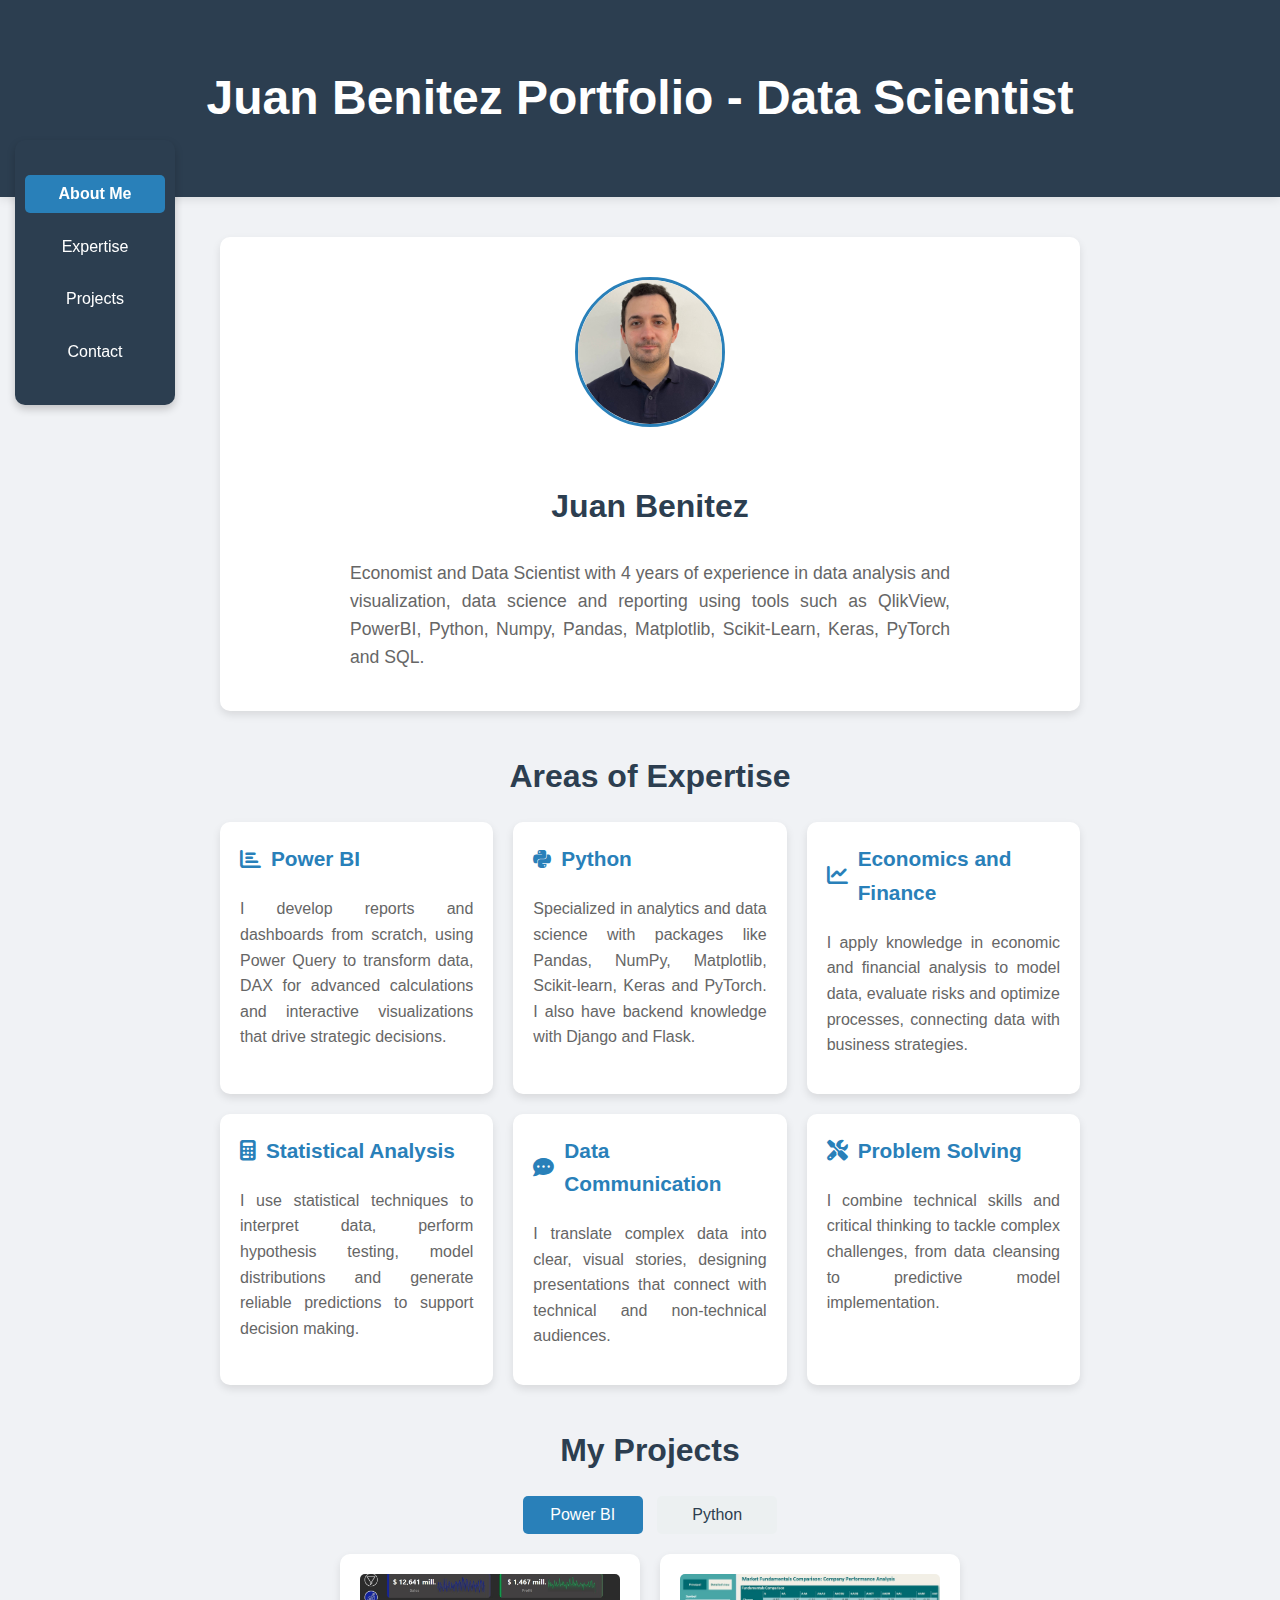
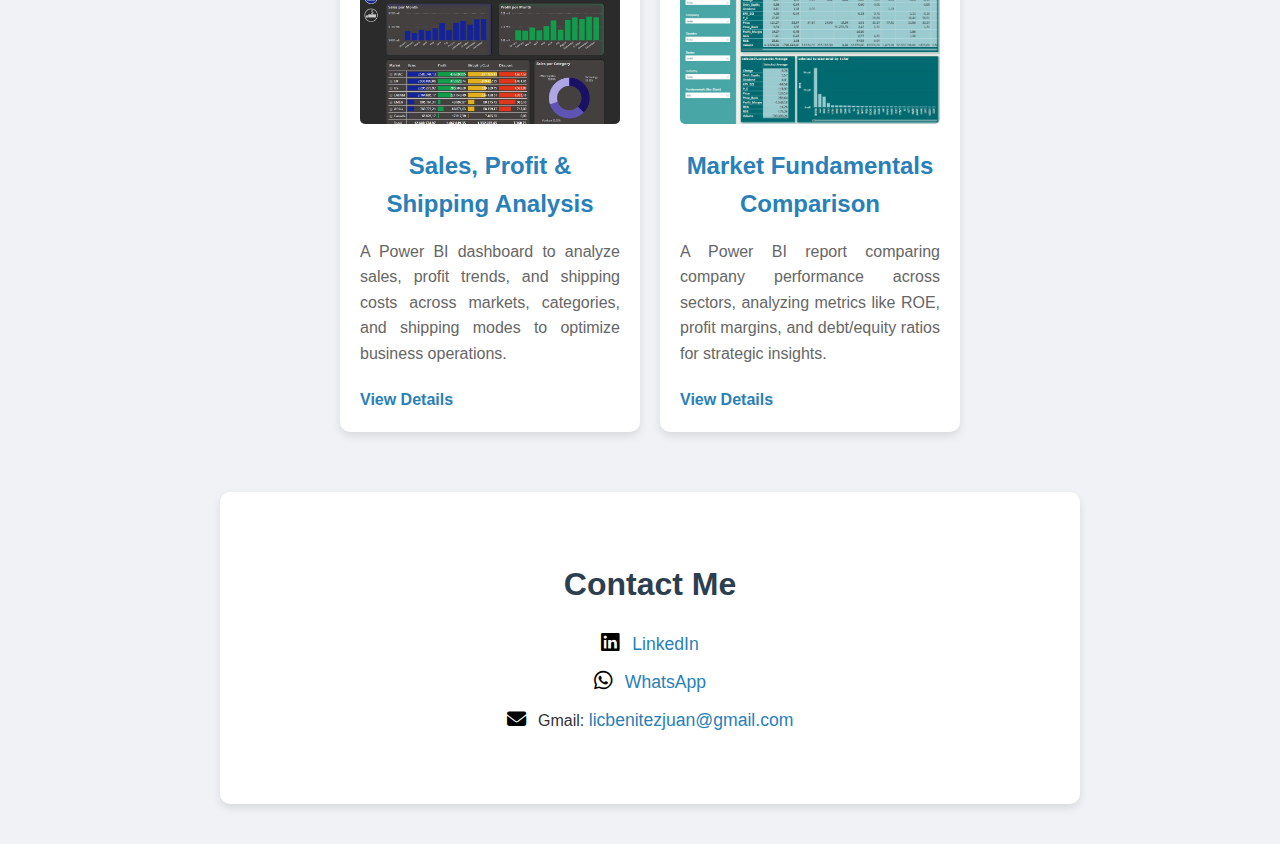
==== index.html @ 7c97e66c "Add files via upload" ====
<!DOCTYPE html>
<html lang="en">
<head>
    <meta charset="UTF-8">
    <title>Juan Benitez Portfolio - Data Scientist</title>
    <link rel="stylesheet" href="css/styles.css">
    <!-- Añadir Font Awesome para íconos -->
    <link rel="stylesheet" href="https://cdnjs.cloudflare.com/ajax/libs/font-awesome/6.5.1/css/all.min.css">
</head>
<body>
    <nav class="sidebar">
        <ul>
            <li><a href="#about" class="nav-link active">About Me</a></li>
            <li><a href="#expertise" class="nav-link">Expertise</a></li>
            <li><a href="#projects" class="nav-link">Projects</a></li>
            <li><a href="#contact" class="nav-link">Contact</a></li>
        </ul>
    </nav>
    <header>
        <div class="header-content">
            <h1>Juan Benitez Portfolio - Data Scientist</h1>
        </div>
    </header>
    <main>
        <!-- Sección Acerca de Mí -->
        <section class="about" id="about">
            <img src="images/foto-perfil.jpg" alt="My Photo" class="profile-pic">
            <h2>Juan Benitez</h2>
            <p>Economist and Data Scientist with 4 years of experience in data analysis and visualization, data science and reporting using tools such as QlikView, PowerBI, Python, Numpy, Pandas, Matplotlib, Scikit-Learn, Keras, PyTorch and SQL.</p>
        </section>
        
        <!-- Sección Áreas de Expertise -->
        <section class="expertise" id="expertise">
            <h2>Areas of Expertise</h2>
            <div class="expertise-grid">
                <div class="expertise-item">
                    <h3><i class="fas fa-chart-bar"></i> Power BI</h3>
                    <p>I develop reports and dashboards from scratch, using Power Query to transform data, DAX for advanced calculations and interactive visualizations that drive strategic decisions.</p>
                </div>
                <div class="expertise-item">
                    <h3><i class="fab fa-python"></i> Python</h3>
                    <p>Specialized in analytics and data science with packages like Pandas, NumPy, Matplotlib, Scikit-learn, Keras and PyTorch. I also have backend knowledge with Django and Flask.</p>
                </div>
                <div class="expertise-item">
                    <h3><i class="fas fa-chart-line"></i> Economics and Finance</h3>
                    <p>I apply knowledge in economic and financial analysis to model data, evaluate risks and optimize processes, connecting data with business strategies.</p>
                </div>
                <div class="expertise-item">
                    <h3><i class="fas fa-calculator"></i> Statistical Analysis</h3>
                    <p>I use statistical techniques to interpret data, perform hypothesis testing, model distributions and generate reliable predictions to support decision making.</p>
                </div>
                <div class="expertise-item">
                    <h3><i class="fas fa-comment-dots"></i> Data Communication</h3>
                    <p>I translate complex data into clear, visual stories, designing presentations that connect with technical and non-technical audiences.</p>
                </div>
                <div class="expertise-item">
                    <h3><i class="fas fa-tools"></i> Problem Solving</h3>
                    <p>I combine technical skills and critical thinking to tackle complex challenges, from data cleansing to predictive model implementation.</p>
                </div>
            </div>
        </section>
        
        <!-- Sección Proyectos -->
        <section class="projects-section" id="projects">
            <h2>My Projects</h2>
            <div class="filter-buttons">
                <button id="powerbi-btn" onclick="filterProjects('powerbi')" class="active">Power BI</button>
                <button id="python-btn" onclick="filterProjects('python')">Python</button>
            </div>
            <div class="projects">
                <div class="project-card" data-category="powerbi">
                    <img src="images/proyecto_superstore.jpg" alt="Sales, Profit & Shipping Analysis Thumbnail" class="project-thumb">
                    <h2>Sales, Profit & Shipping Analysis</h2>
                    <p>A Power BI dashboard to analyze sales, profit trends, and shipping costs across markets, categories, and shipping modes to optimize business operations.</p>
                    <a href="sales-profit-shipping-analysis.html">View Details</a>
                </div>
                <div class="project-card" data-category="powerbi">
                    <img src="images/proyecto_fundamentals.jpg" alt="Market Fundamentals Comparison Thumbnail" class="project-thumb">
                    <h2>Market Fundamentals Comparison</h2>
                    <p>A Power BI report comparing company performance across sectors, analyzing metrics like ROE, profit margins, and debt/equity ratios for strategic insights.</p>
                    <a href="market-fundamentals-analysis.html">View Details</a>
                </div>
                <div class="project-card" data-category="python">
                    <img src="images/inference_linear_model/3.jpg" alt="Asymptotic Inference Analysis" class="project-thumb">
                    <h2>Asymptotic Inference Analysis</h2>
                    <p>A Python-based simulation study to analyze asymptotic inference in linear regression without assuming error normality, comparing test sizes and coefficient convergence across diverse error distributions to enhance statistical modeling accuracy.</p>
                    <a href="inference-in-the-linear-regression.html">View Details</a>
                </div>
                <div class="project-card" data-category="python">
                    <img src="images/fgls_model/miniatura.jpg" alt="Finite Sample Properties of the FGLS Estimator" class="project-thumb">
                    <h2>Finite Sample Properties of the FGLS Estimator</h2>
                    <p>This section presents an analysis of the finite sample behavior of the Feasible Generalized Least Squares (FGLS) estimator. Explore its performance under various sample sizes, model configurations, and heteroskedasticity structures.</p>
                    <a href="fgls-estimation.html">View Details</a>
                </div>
                <div class="project-card" data-category="python">
                    <img src="images/white_matrix/miniatura.jpg" alt="White's Correction Matrix" class="project-thumb">
                    <h2>White's Correction Matrix</h2>
                    <p>This section examines the White correction method, which adjusts the variance and covariance matrix of coefficients estimated via ordinary least squares in finite samples. The approach corrects for heteroscedasticity in linear models, ensuring robust standard errors and more reliable statistical inferences.</p>
                    <a href="white-correction-matrix.html">View Details</a>
                </div>
            </div>
        </section>

        <!-- Sección Contacto -->
        <section class="contact" id="contact">
            <h2>Contact Me</h2>
            <div class="contact-links">
                <p>
                    <a href="https://www.linkedin.com/in/benitez-juan-pablo/" target="_blank">
                        <i class="fab fa-linkedin"></i> LinkedIn
                    </a>
                </p>
                <p>
                    <a href="https://wa.me/5493758415985" target="_blank">
                        <i class="fab fa-whatsapp"></i> WhatsApp
                    </a>
                </p>
                <p>
                    <i class="fas fa-envelope"></i> Gmail: <span class="contact-email">licbenitezjuan@gmail.com</span>
                </p>
            </div>
        </section>
    </main>
    <script>
        function filterProjects(category) {
            const cards = document.querySelectorAll('.project-card');
            const powerbiBtn = document.querySelector('#powerbi-btn');
            const pythonBtn = document.querySelector('#python-btn');
            
            // Remover la clase 'active' de ambos botones
            powerbiBtn.classList.remove('active');
            pythonBtn.classList.remove('active');
            
            // Añadir la clase 'active' al botón correspondiente
            if (category === 'powerbi') {
                powerbiBtn.classList.add('active');
            } else if (category === 'python') {
                pythonBtn.classList.add('active');
            }
            
            // Mostrar u ocultar tarjetas según la categoría seleccionada
            cards.forEach(card => {
                if (card.getAttribute('data-category') === category) {
                    card.style.display = 'block';
                } else {
                    card.style.display = 'none';
                }
            });
        }

        // Mostrar los proyectos de Power BI por defecto al cargar la página
        document.addEventListener('DOMContentLoaded', () => {
        filterProjects('powerbi');
        
        // Smooth scroll para los links de navegación
        const navLinks = document.querySelectorAll('.nav-link');
        navLinks.forEach(link => {
            link.addEventListener('click', (e) => {
                e.preventDefault();
                const targetId = link.getAttribute('href');
                const targetSection = document.querySelector(targetId);
                targetSection.scrollIntoView({ behavior: 'smooth' });
            });
        });

        // Resaltar link activo al hacer scroll
        window.addEventListener('scroll', () => {
            const sections = document.querySelectorAll('section');
            const navLinks = document.querySelectorAll('.nav-link');
            const scrollPosition = window.scrollY + window.innerHeight / 2; // Usamos la mitad de la ventana
            const documentHeight = document.documentElement.scrollHeight;
            const windowHeight = window.innerHeight;

            // Si estamos cerca del final de la página, activar Contact
            if (window.scrollY + windowHeight >= documentHeight - 50) { // 50px de tolerancia
                navLinks.forEach(link => {
                    link.classList.remove('active');
                    if (link.getAttribute('href') === '#contact') {
                        link.classList.add('active');
                    }
                });
                return;
            }

            // Lógica para las otras secciones
            sections.forEach(section => {
                const sectionTop = section.offsetTop;
                const sectionHeight = section.offsetHeight;
                const sectionId = section.getAttribute('id');

                if (scrollPosition >= sectionTop && scrollPosition < sectionTop + sectionHeight) {
                    navLinks.forEach(link => {
                        link.classList.remove('active');
                        if (link.getAttribute('href') === `#${sectionId}`) {
                            link.classList.add('active');
                        }
                    });
                }
            });
        });
    });
</script>
</body>
</html>
---- css/styles.css ----
* {
    box-sizing: border-box;
}

body {
    font-family: 'Segoe UI', Arial, sans-serif;
    margin: 0;
    padding: 0;
    background-color: #f0f2f5;
    color: #333;
    line-height: 1.6;
    overflow-x: hidden;
}

header {
    background-color: #2c3e50;
    color: white;
    padding: 60px 20px;
    text-align: center;
    box-shadow: 0 2px 10px rgba(0, 0, 0, 0.1);
    width: 100%;
    position: relative;
    overflow-x: hidden;
}

.header-content {
    max-width: 100%;
    margin: 0 auto;
    text-align: center;
    padding: 0;
}

header h1 {
    font-family: 'Segoe UI', Arial, sans-serif;
    color: white;
    margin: 0;
    font-size: 3em;
    white-space: nowrap;
}

.header-content p {
    font-family: 'Segoe UI', Arial, sans-serif;
    color: #bdc3c7;
    font-size: 1.2em;
}

main {
    max-width: 1000px; /* Restaurado al valor original */
    margin: 40px auto;
    padding: 0 20px;
    margin-left: 250px; /* Ajustado para el sidebar */
    margin-right: 20px;
}

/* Sección Acerca de Mí */
.about {
    text-align: center;
    padding: 40px 20px;
    background-color: white;
    border-radius: 10px;
    box-shadow: 0 4px 8px rgba(0, 0, 0, 0.1);
    margin-bottom: 40px;
}

.profile-pic {
    width: 150px;
    height: 150px;
    border-radius: 50%;
    object-fit: cover;
    margin-bottom: 20px;
    border: 3px solid #2980b9;
}

.about h2 {
    font-family: 'Segoe UI', Arial, sans-serif;
    color: #2c3e50;
    font-size: 2em;
}

.about p {
    font-family: 'Segoe UI', Arial, sans-serif;
    color: #666;
    max-width: 600px;
    margin: 0 auto;
    font-size: 1.1em;
    text-align: justify;
}

/* Sección Áreas de Expertise */
.expertise {
    margin-bottom: 40px;
}

.expertise h2 {
    font-family: 'Segoe UI', Arial, sans-serif;
    color: #2c3e50;
    text-align: center;
    font-size: 2em;
    margin-bottom: 20px;
}

.expertise-grid {
    display: grid;
    grid-template-columns: repeat(3, 1fr); /* Forzamos 3 columnas por fila */
    gap: 20px;
    width: 100%;
}

.expertise-item {
    background-color: white;
    padding: 20px;
    border-radius: 10px;
    box-shadow: 0 4px 8px rgba(0, 0, 0, 0.1);
    transition: transform 0.2s ease;
}

.expertise-item:hover {
    transform: translateY(-5px);
}

.expertise-item h3 {
    font-family: 'Segoe UI', Arial, sans-serif;
    color: #2980b9;
    font-size: 1.3em;
    margin-top: 0;
    display: flex;
    align-items: center;
}

.expertise-item h3 i {
    margin-right: 10px;
    color: #2980b9;
}

.expertise-item p {
    font-family: 'Segoe UI', Arial, sans-serif;
    color: #666;
    text-align: justify;
    font-size: 1em;
}

/* Sección Proyectos */
.projects-section {
    margin-bottom: 40px;
}

.projects-section h2 {
    font-family: 'Segoe UI', Arial, sans-serif;
    color: #2c3e50;
    text-align: center;
    font-size: 2em;
    margin-bottom: 20px;
}

.filter-buttons {
    text-align: center;
    margin-bottom: 20px;
}

.filter-buttons button {
    font-family: 'Segoe UI', Arial, sans-serif;
    color: #2c3e50;
    padding: 10px 20px;
    margin: 0 5px;
    width: 120px;
    border: none;
    border-radius: 5px;
    background-color: #ecf0f1;
    cursor: pointer;
    font-size: 1em;
    transition: background-color 0.3s;
}

.filter-buttons button:hover {
    background-color: #bdc3c7;
}

.filter-buttons button.active {
    background-color: #2980b9;
    color: white;
}

.projects {
    display: flex;
    flex-wrap: wrap;
    gap: 20px;
    justify-content: center;
    min-height: 200px;
}

.project-card {
    background-color: white;
    width: 300px;
    padding: 20px;
    border-radius: 10px;
    box-shadow: 0 4px 8px rgba(0, 0, 0, 0.1);
    transition: transform 0.2s;
    display: none;
}

.project-card.visible {
    display: block;
}

.project-card:hover {
    transform: translateY(-5px);
}

.project-thumb {
    width: 100%;
    height: 150px;
    object-fit: cover;
    border-radius: 5px;
    margin-bottom: 15px;
}

.project-card h2 {
    font-family: 'Segoe UI', Arial, sans-serif;
    color: #2980b9;
    font-size: 1.5em;
    margin: 0 0 15px 0;
}

.project-card p {
    font-family: 'Segoe UI', Arial, sans-serif;
    color: #666;
    margin: 0 0 20px 0;
    text-align: justify;
}

.project-card a, .back-link {
    font-family: 'Segoe UI', Arial, sans-serif;
    color: #2980b9;
    text-decoration: none;
    font-weight: bold;
    transition: color 0.3s;
}

.project-card a:hover, .back-link:hover {
    color: #1c5d8a;
    text-decoration: underline;
}

/* Estilos para páginas individuales */
.project-details {
    max-width: 100%;
    margin: 40px 20px;
    padding: 30px;
    background-color: white;
    border-radius: 15px;
    box-shadow: 0 6px 12px rgba(0, 0, 0, 0.1);
}

.project-details h2 {
    font-family: 'Segoe UI', Arial, sans-serif;
    color: #2c3e50;
    font-size: 2em;
    border-bottom: 3px solid #2980b9;
    padding-bottom: 10px;
    margin-bottom: 25px;
}

.project-details h3 {
    font-family: 'Segoe UI', Arial, sans-serif;
    color: #34495e;
    font-size: 1.5em;
    margin-top: 30px;
    margin-bottom: 15px;
    border-left: 4px solid #2980b9;
    padding-left: 10px;
}

.project-details p {
    font-family: 'Segoe UI', Arial, sans-serif;
    color: #333;
    font-size: 1.05em;
    margin-bottom: 20px;
    line-height: 1.8;
    text-align: justify;
}

.project-details li {
    font-family: 'Segoe UI', Arial, sans-serif;
    color: #333;
    font-size: 1.05em;
    margin-bottom: 12px;
    padding-left: 15px;
    text-align: justify;
    list-style-position: outside;
}

.project-details ul {
    margin-bottom: 30px;
    padding-left: 0;
}

.project-details ul li {
    font-family: 'Segoe UI', Arial, sans-serif;
    color: #333;
    font-size: 1.05em;
    margin-bottom: 12px;
    position: relative;
    padding-left: 25px;
    text-align: justify;
    list-style: none;
}

.project-details ul li:before {
    content: "•";
    color: #2980b9;
    font-size: 1.5em;
    position: absolute;
    left: 0;
    top: -2px;
}

pre {
    background-color: #f5f7fa;
    padding: 15px;
    border-radius: 5px;
    overflow-x: auto;
    border-left: 4px solid #2980b9;
    font-size: 0.95em;
    font-family: 'Consolas', 'Courier New', monospace;
    line-height: 1.5;
}

code {
    color: #333;
}

.back-link {
    display: inline-block;
    margin: 20px 0;
    font-size: 1.1em;
}

/* Estilos para el accordion */
.accordion {
    margin-bottom: 20px;
}

.accordion-item {
    border-bottom: 1px solid #ddd;
}

.accordion-header {
    font-family: 'Segoe UI', Arial, sans-serif;
    color: #2c3e50;
    background-color: #f7f7f7;
    padding: 12px;
    width: 100%;
    text-align: left;
    border: none;
    outline: none;
    cursor: pointer;
    font-size: 1.1em;
    transition: background-color 0.3s;
}

.accordion-header:hover {
    background-color: #e0e0e0;
}

.accordion-content {
    display: none;
    padding: 15px;
    background-color: #fff;
}

.accordion-content pre {
    margin: 0;
}

/* Estilos para imágenes centradas y secciones de insights */
.centered-image {
    display: block;
    width: 80%;
    margin: 0 auto 25px auto;
    border-radius: 8px;
    box-shadow: 0 4px 8px rgba(0, 0, 0, 0.1);
    transition: transform 0.3s ease;
}

.centered-image:hover {
    transform: scale(1.02);
}

.centered-image-linearmodel {
    display: block;
    width: 60%;
    margin: -20px auto 25px auto;
    border-radius: 8px;
    box-shadow: 0 4px 8px rgba(0, 0, 0, 0.1);
    transition: transform 0.3s ease;
}

.centered-image-linearmodel:hover {
    transform: scale(1.02);
}


.insights-section {
    background-color: #f9f9f9;
    padding: 20px;
    border-radius: 10px;
    box-shadow: 0 2px 6px rgba(0, 0, 0, 0.05);
}

/* Estilos para la sección Contacto */
.contact {
    text-align: center;
    padding: 40px 20px;
    background-color: white;
    border-radius: 10px;
    box-shadow: 0 4px 8px rgba(0, 0, 0, 0.1);
    margin-top: 60px;
    margin-bottom: 40px;
}

.contact h2 {
    font-family: 'Segoe UI', Arial, sans-serif;
    color: #2c3e50;
    font-size: 2em;
    margin-bottom: 20px;
}

.contact h3 {
    font-family: 'Segoe UI', Arial, sans-serif;
    color: #34495e;
    font-size: 1.5em;
    margin-top: 30px;
    margin-bottom: 15px;
}

.contact-links {
    margin-bottom: 30px;
}

.contact-links p {
    font-family: 'Segoe UI', Arial, sans-serif;
    color: #333;
    margin: 10px 0;
}

.contact-links a {
    font-family: 'Segoe UI', Arial, sans-serif;
    color: #2980b9;
    text-decoration: none;
    font-size: 1.1em;
    transition: color 0.3s;
}

.contact-links a:hover {
    color: #1c5d8a;
    text-decoration: underline;
}

.contact-links i {
    margin-right: 8px;
    font-size: 1.2em;
    color: #000;
}

.contact-email {
    font-family: 'Segoe UI', Arial, sans-serif;
    color: #2980b9;
    font-size: 1.1em;
}

/* Estilos para la barra lateral */
.sidebar {
    position: fixed;
    left: 20px;
    top: 250px;
    width: 180px;
    background-color: #2c3e50;
    padding: 20px 10px;
    border-radius: 10px;
    box-shadow: 0 4px 8px rgba(0, 0, 0, 0.2);
    z-index: 1000;
}

.sidebar ul {
    list-style: none;
    padding: 0;
    margin: 0;
}

.sidebar li {
    margin: 15px 0;
}

.sidebar a.nav-link {
    color: #ffffff;
    text-decoration: none;
    font-family: 'Segoe UI', Arial, sans-serif;
    font-size: 1.1em;
    padding: 8px 15px;
    display: block;
    border-radius: 5px;
    transition: all 0.3s ease;
    text-align: center;
}

.sidebar a.nav-link:hover {
    background-color: #2980b9;
    color: #ffffff;
}

.sidebar a.nav-link.active {
    background-color: #2980b9;
    color: #ffffff;
    font-weight: bold;
}

/* Media Queries para responsividad */
@media (max-width: 1400px) {
    main {
        max-width: 900px;
        margin-left: 200px;
        margin-right: 20px;
    }
    .header-content {
        max-width: 100%;
    }
    .sidebar {
        width: 160px;
        left: 15px;
        top: 140px;
    }
    .sidebar a.nav-link {
        font-size: 1em;
        padding: 6px 10px;
    }
}

@media (max-width: 1200px) {
    main {
        max-width: 800px;
        margin-left: 180px;
        margin-right: 15px;
    }
    .header-content {
        max-width: 100%;
    }
    .sidebar {
        width: 140px;
        left: 10px;
        top: 250px;
    }
    .sidebar a.nav-link {
        font-size: 0.9em;
        padding: 5px 8px;
    }
    .about, .expertise, .projects-section, .contact {
        padding: 40px 20px;
    }
    .expertise-grid {
        grid-template-columns: repeat(3, 1fr); /* Mantenemos 3 columnas */
    }
    .project-card {
        width: 250px;
    }
    header h1 {
        font-size: 2.5em;
    }
    .profile-pic {
        width: 130px;
        height: 130px;
    }
}

@media (max-width: 992px) {
    main {
        max-width: 700px;
        margin-left: 160px;
        margin-right: 20px;
    }
    .header-content {
        max-width: 100%;
    }
    .sidebar {
        width: 120px;
        left: 10px;
        top: 120px;
    }
    .sidebar a.nav-link {
        font-size: 0.85em;
        padding: 4px 6px;
    }
    .expertise-grid {
        grid-template-columns: repeat(2, 1fr); /* 2 columnas en pantallas medianas */
    }
    .project-card {
        width: 220px;
    }
    header h1 {
        font-size: 2.2em;
    }
}

@media (max-width: 768px) {
    .sidebar {
        position: static;
        width: 100%;
        left: 0;
        padding: 10px;
        top: auto;
    }
    .sidebar ul {
        display: flex;
        justify-content: center;
        flex-wrap: wrap;
    }
    .sidebar li {
        margin: 5px 10px;
    }
    .sidebar a.nav-link {
        font-size: 1em;
        padding: 8px 15px;
    }
    main {
        max-width: 100%;
        margin: 20px 10px;
        padding: 0 10px;
    }
    .header-content {
        max-width: 100%;
    }
    .about, .expertise, .projects-section, .contact {
        padding: 20px 10px;
    }
    .expertise-grid {
        grid-template-columns: 1fr; /* 1 columna en pantallas pequeñas */
    }
    .project-card {
        width: 100%;
        max-width: 300px;
        margin: 0 auto;
    }
    .profile-pic {
        width: 120px;
        height: 120px;
    }
    header {
        padding: 40px 10px;
    }
    header h1 {
        font-size: 2em;
    }
}

@media (max-width: 576px) {
    header {
        padding: 30px 10px;
    }
    header h1 {
        font-size: 1.8em;
    }
    .about, .expertise, .projects-section, .contact {
        padding: 15px 10px;
    }
    .profile-pic {
        width: 100px;
        height: 100px;
    }
    .about p {
        font-size: 1em;
    }
    .expertise-item h3 {
        font-size: 1.2em;
    }
    .expertise-item p {
        font-size: 0.95em;
    }
    .project-card h2 {
        font-size: 1.3em;
    }
    .project-card p {
        font-size: 0.95em;
    }
    .filter-buttons button {
        width: 100px;
        padding: 8px 15px;
        font-size: 0.9em;
    }
}
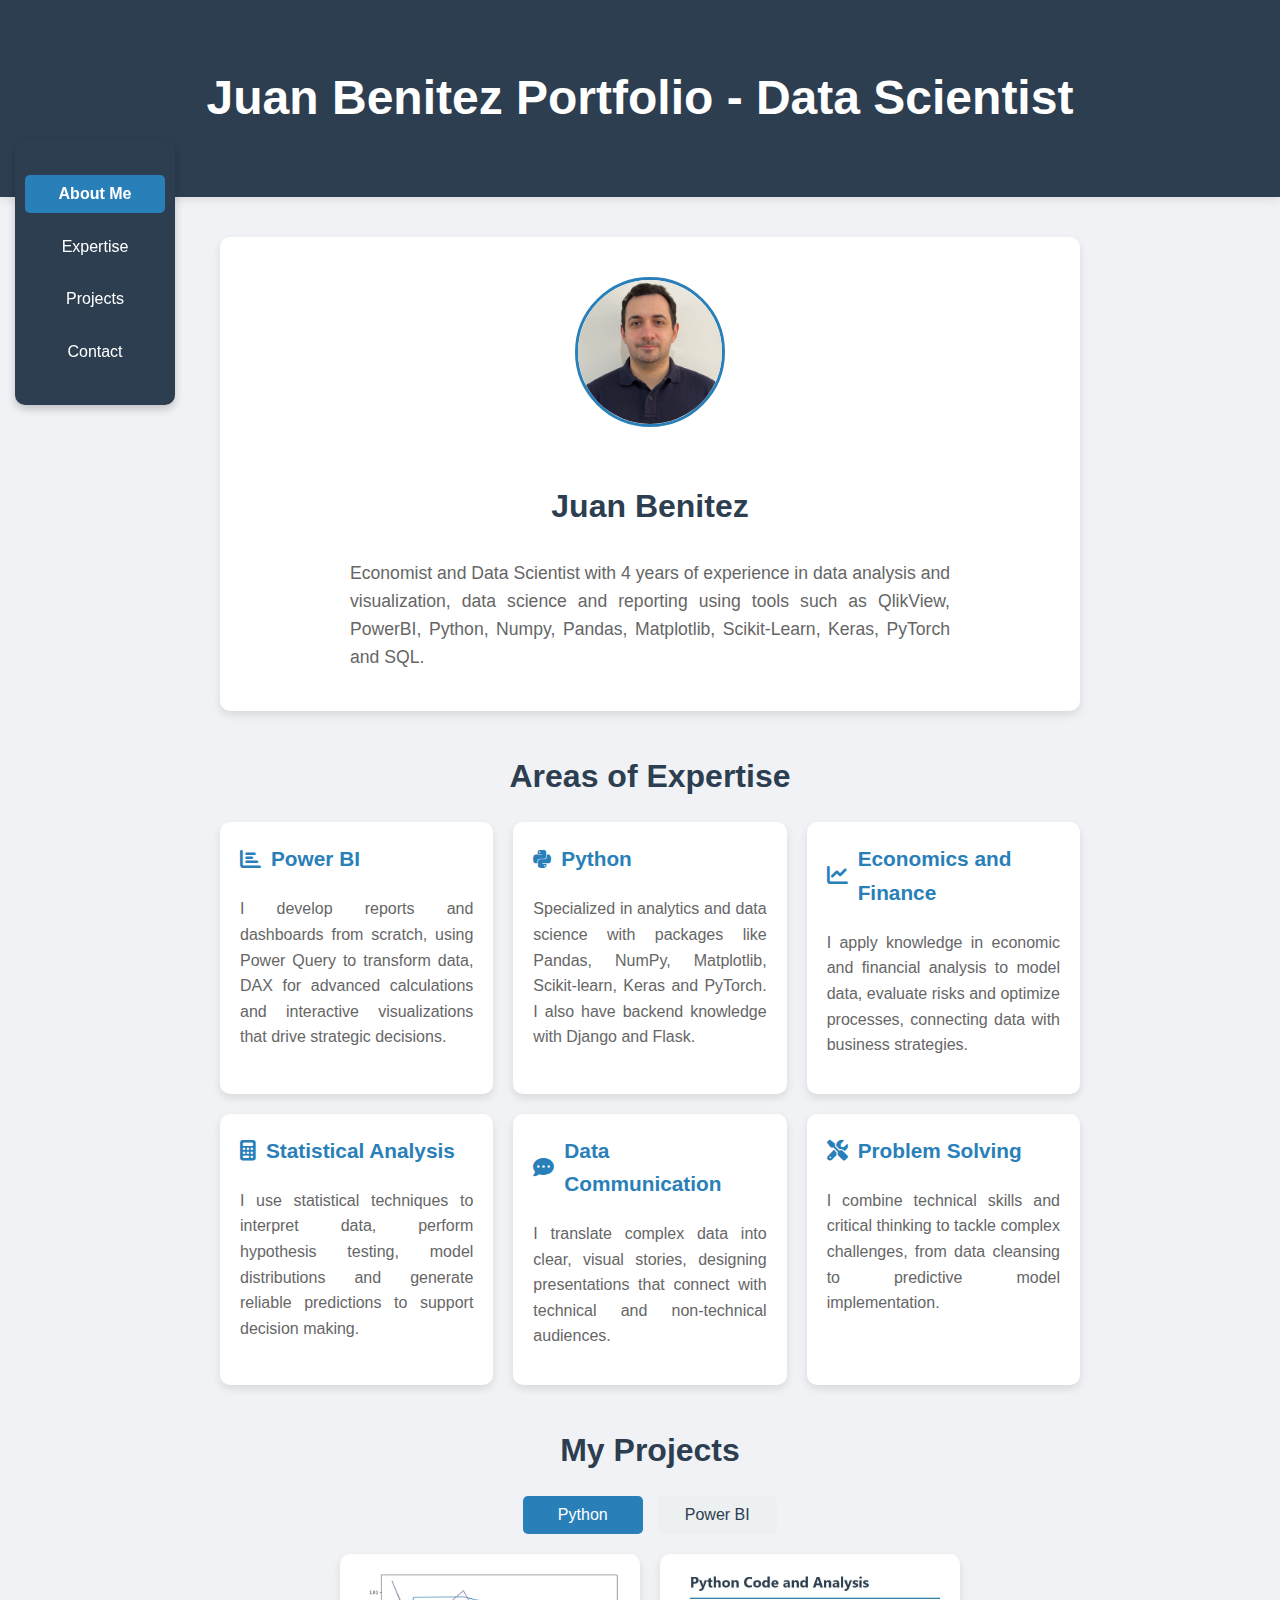
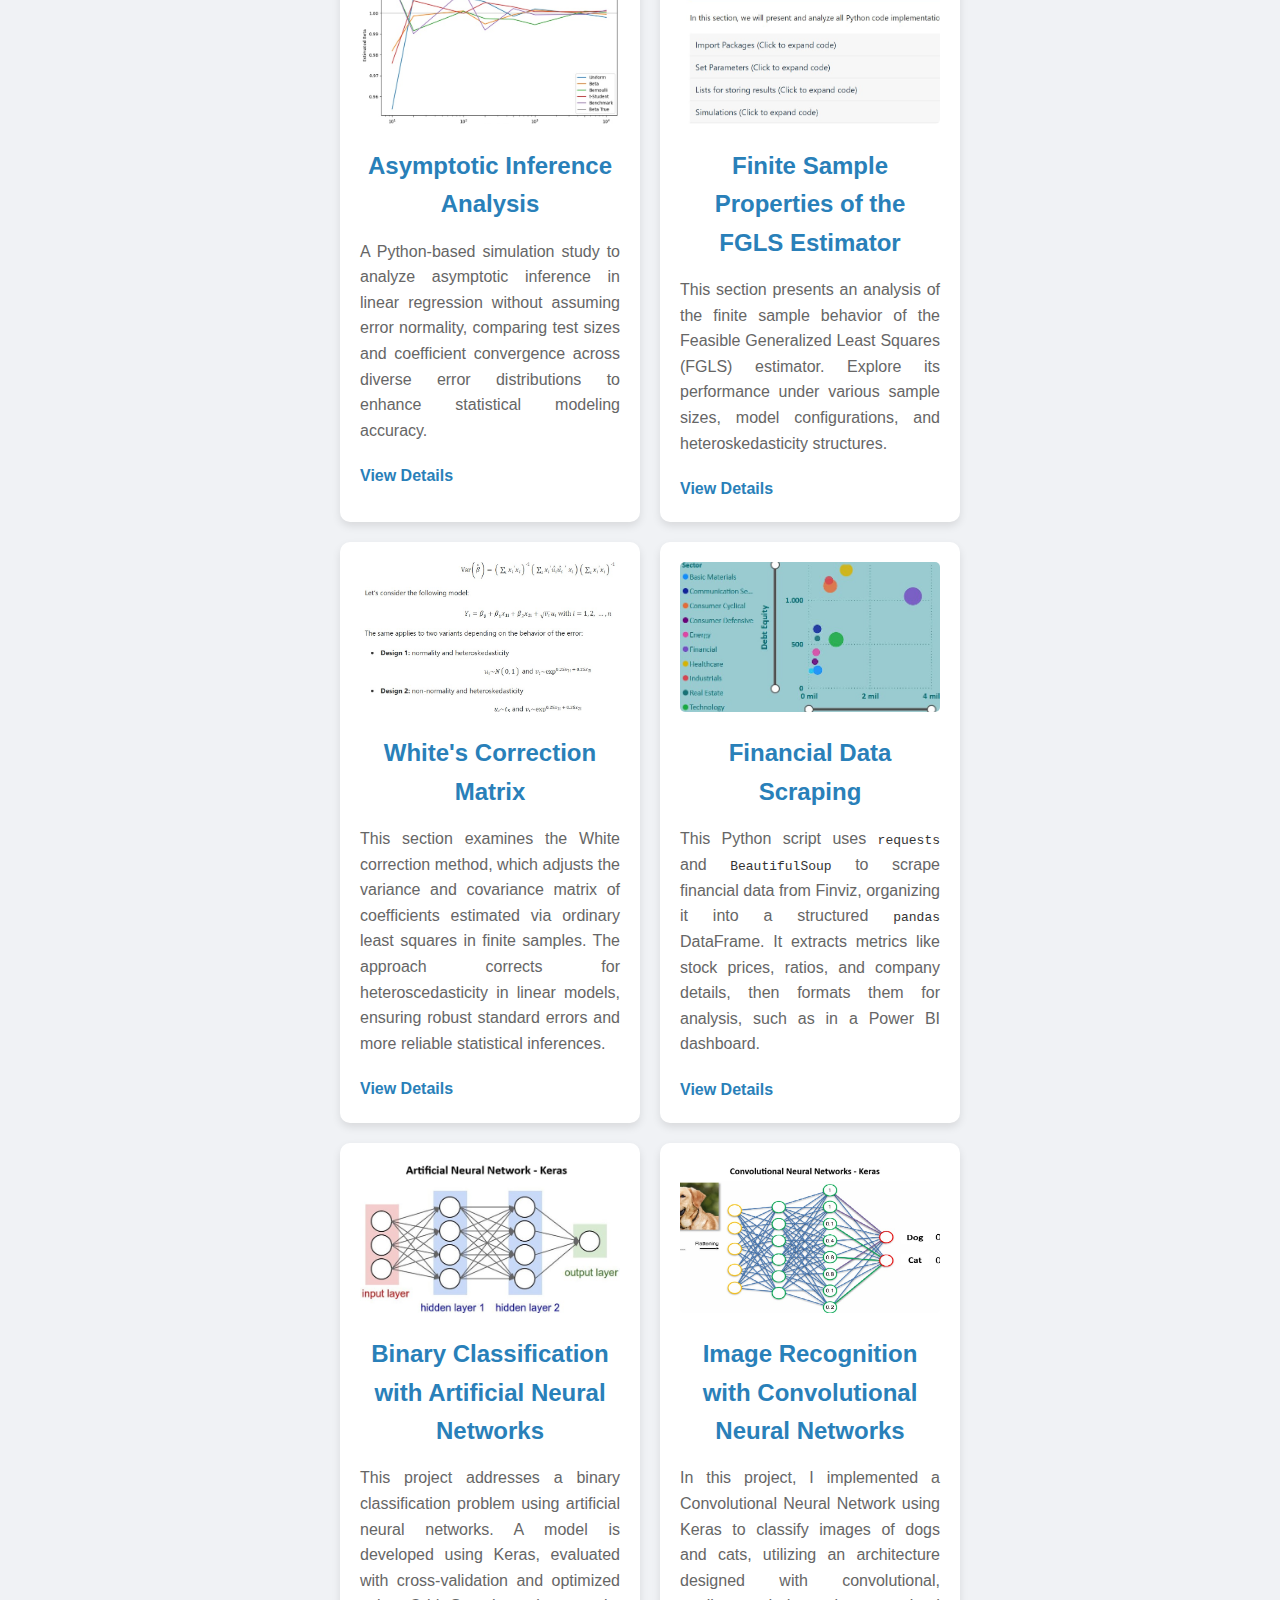
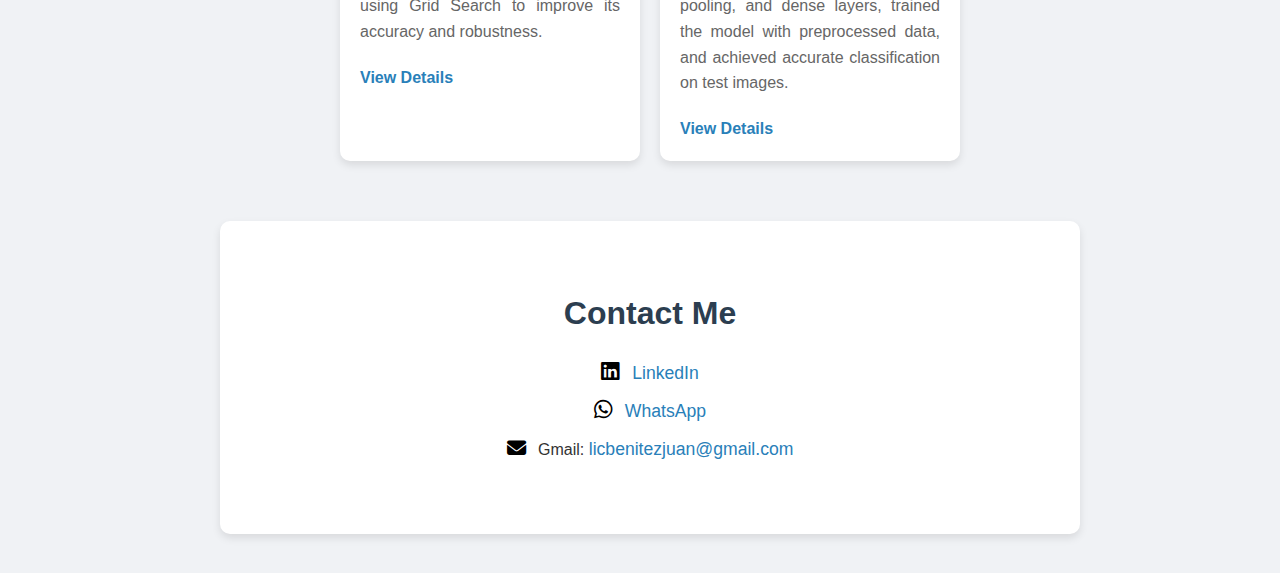
==== commit e23a8818: "Add files via upload" ====
--- a/index.html
+++ b/index.html
@@ -64,39 +64,57 @@
         <section class="projects-section" id="projects">
             <h2>My Projects</h2>
             <div class="filter-buttons">
-                <button id="powerbi-btn" onclick="filterProjects('powerbi')" class="active">Power BI</button>
-                <button id="python-btn" onclick="filterProjects('python')">Python</button>
+                <button id="python-btn" onclick="filterProjects('python')" class="active">Python</button>
+                <button id="powerbi-btn" onclick="filterProjects('powerbi')">Power BI</button>
             </div>
             <div class="projects">
                 <div class="project-card" data-category="powerbi">
                     <img src="images/proyecto_superstore.jpg" alt="Sales, Profit & Shipping Analysis Thumbnail" class="project-thumb">
-                    <h2>Sales, Profit & Shipping Analysis</h2>
+                    <h2><a href="sales-profit-shipping-analysis.html">Sales, Profit & Shipping Analysis</a></h2>
                     <p>A Power BI dashboard to analyze sales, profit trends, and shipping costs across markets, categories, and shipping modes to optimize business operations.</p>
                     <a href="sales-profit-shipping-analysis.html">View Details</a>
                 </div>
                 <div class="project-card" data-category="powerbi">
                     <img src="images/proyecto_fundamentals.jpg" alt="Market Fundamentals Comparison Thumbnail" class="project-thumb">
-                    <h2>Market Fundamentals Comparison</h2>
+                    <h2><a href="market-fundamentals-analysis.html">Market Fundamentals Comparison</a></h2>
                     <p>A Power BI report comparing company performance across sectors, analyzing metrics like ROE, profit margins, and debt/equity ratios for strategic insights.</p>
                     <a href="market-fundamentals-analysis.html">View Details</a>
                 </div>
                 <div class="project-card" data-category="python">
                     <img src="images/inference_linear_model/3.jpg" alt="Asymptotic Inference Analysis" class="project-thumb">
-                    <h2>Asymptotic Inference Analysis</h2>
+                    <h2><a href="inference-in-the-linear-regression.html">Asymptotic Inference Analysis</a></h2>
                     <p>A Python-based simulation study to analyze asymptotic inference in linear regression without assuming error normality, comparing test sizes and coefficient convergence across diverse error distributions to enhance statistical modeling accuracy.</p>
                     <a href="inference-in-the-linear-regression.html">View Details</a>
                 </div>
                 <div class="project-card" data-category="python">
                     <img src="images/fgls_model/miniatura.jpg" alt="Finite Sample Properties of the FGLS Estimator" class="project-thumb">
-                    <h2>Finite Sample Properties of the FGLS Estimator</h2>
+                    <h2><a href="fgls-estimation.html">Finite Sample Properties of the FGLS Estimator</a></h2>
                     <p>This section presents an analysis of the finite sample behavior of the Feasible Generalized Least Squares (FGLS) estimator. Explore its performance under various sample sizes, model configurations, and heteroskedasticity structures.</p>
                     <a href="fgls-estimation.html">View Details</a>
                 </div>
                 <div class="project-card" data-category="python">
                     <img src="images/white_matrix/miniatura.jpg" alt="White's Correction Matrix" class="project-thumb">
-                    <h2>White's Correction Matrix</h2>
+                    <h2><a href="white-correction-matrix.html">White's Correction Matrix</a></h2>
                     <p>This section examines the White correction method, which adjusts the variance and covariance matrix of coefficients estimated via ordinary least squares in finite samples. The approach corrects for heteroscedasticity in linear models, ensuring robust standard errors and more reliable statistical inferences.</p>
                     <a href="white-correction-matrix.html">View Details</a>
+                </div>
+                <div class="project-card" data-category="python">
+                    <img src="images/finance_scraping/miniatura.jpg" alt="Financial Data Scraping" class="project-thumb">
+                    <h2><a href="finance_scraping.html">Financial Data Scraping</a></h2>
+                    <p>This Python script uses <code>requests</code> and <code>BeautifulSoup</code> to scrape financial data from Finviz, organizing it into a structured <code>pandas</code> DataFrame. It extracts metrics like stock prices, ratios, and company details, then formats them for analysis, such as in a Power BI dashboard.</p>
+                    <a href="finance_scraping.html">View Details</a>
+                </div>
+                <div class="project-card" data-category="python">
+                    <img src="images/ann_model/miniatura.jpg" alt="Binary Classification with Artificial Neural Networks" class="project-thumb">
+                    <h2><a href="ann-model.html">Binary Classification with Artificial Neural Networks</a></h2>
+                    <p>This project addresses a binary classification problem using artificial neural networks. A model is developed using Keras, evaluated with cross-validation and optimized using Grid Search to improve its accuracy and robustness.</p>
+                    <a href="ann-model.html">View Details</a>
+                </div>
+                <div class="project-card" data-category="python">
+                    <img src="images/cnn_model/miniatura.jpg" alt="Image Recognition with Convolutional Neural Networks" class="project-thumb">
+                    <h2><a href="cnn-model.html">Image Recognition with Convolutional Neural Networks</a></h2>
+                    <p>In this project, I implemented a Convolutional Neural Network using Keras to classify images of dogs and cats, utilizing an architecture designed with convolutional, pooling, and dense layers, trained the model with preprocessed data, and achieved accurate classification on test images.</p>
+                    <a href="cnn-model.html">View Details</a>
                 </div>
             </div>
         </section>
@@ -150,7 +168,7 @@
 
         // Mostrar los proyectos de Power BI por defecto al cargar la página
         document.addEventListener('DOMContentLoaded', () => {
-        filterProjects('powerbi');
+        filterProjects('python');
         
         // Smooth scroll para los links de navegación
         const navLinks = document.querySelectorAll('.nav-link');
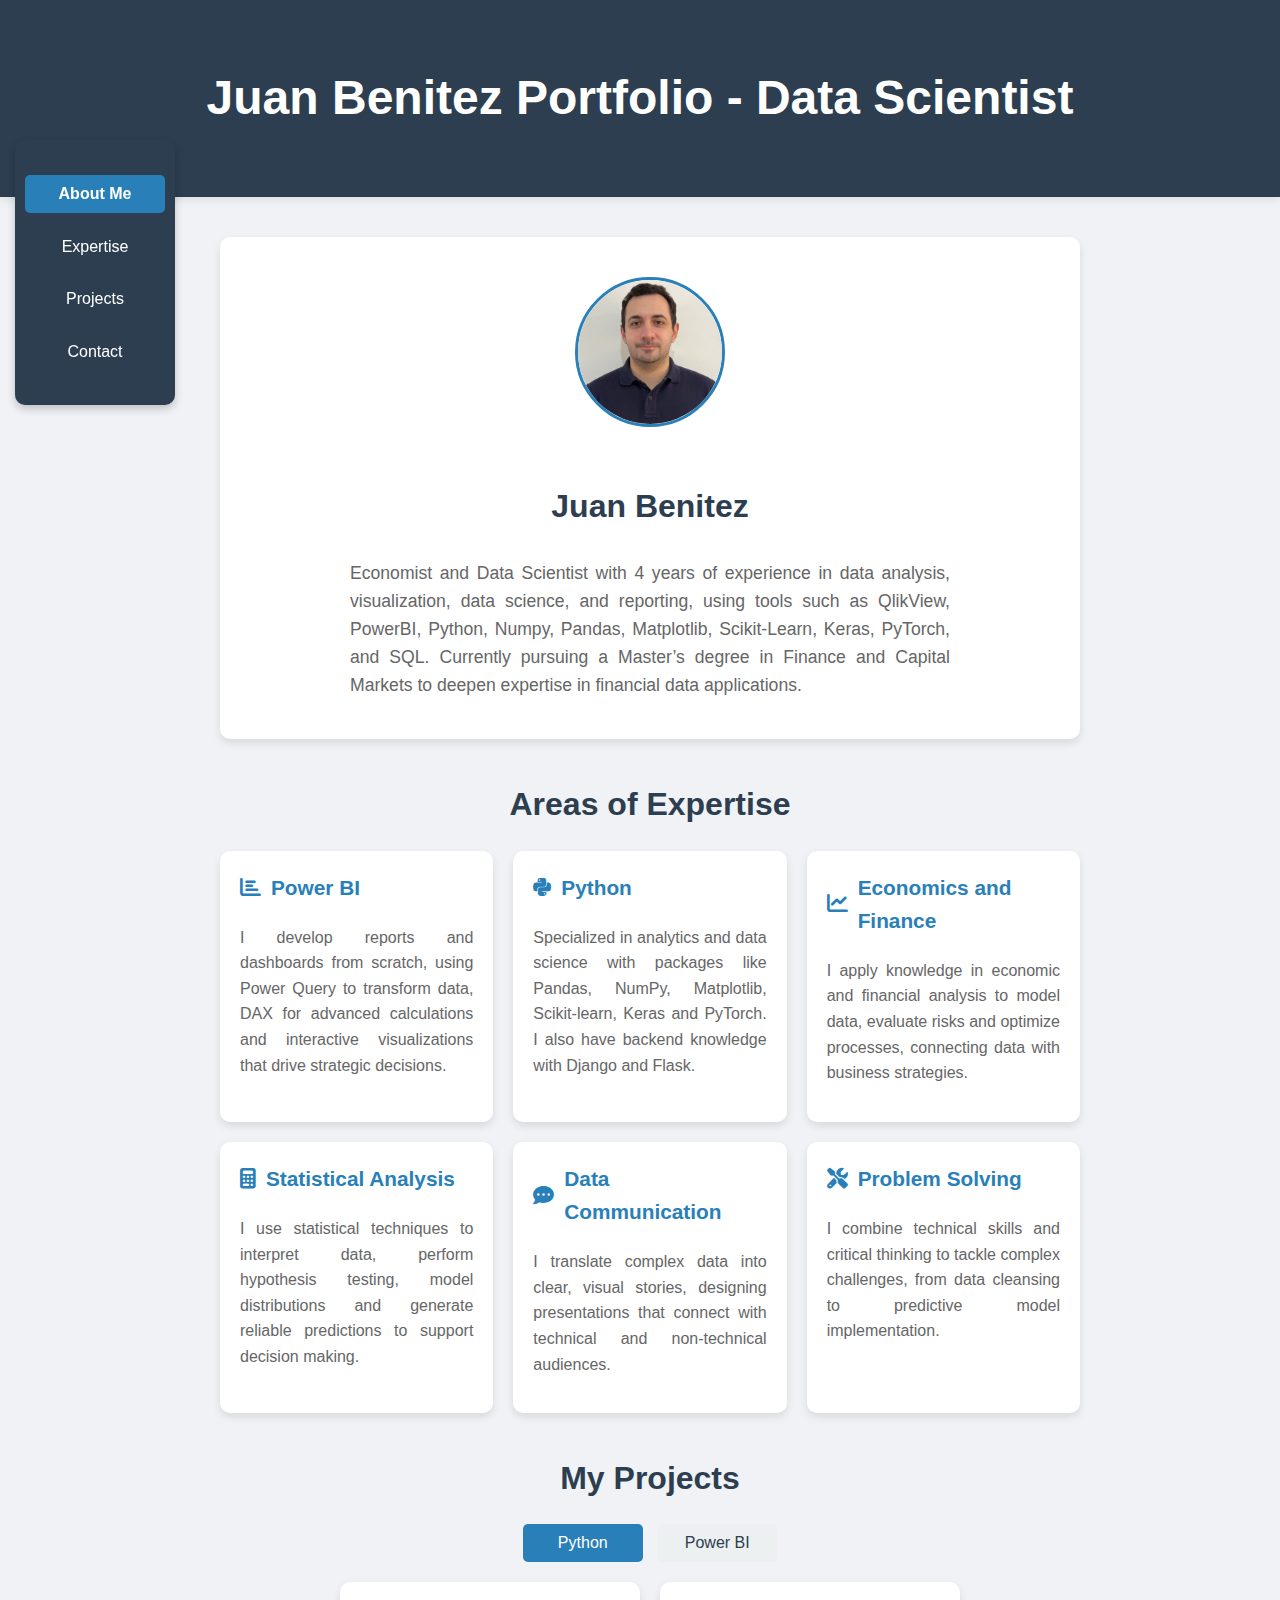
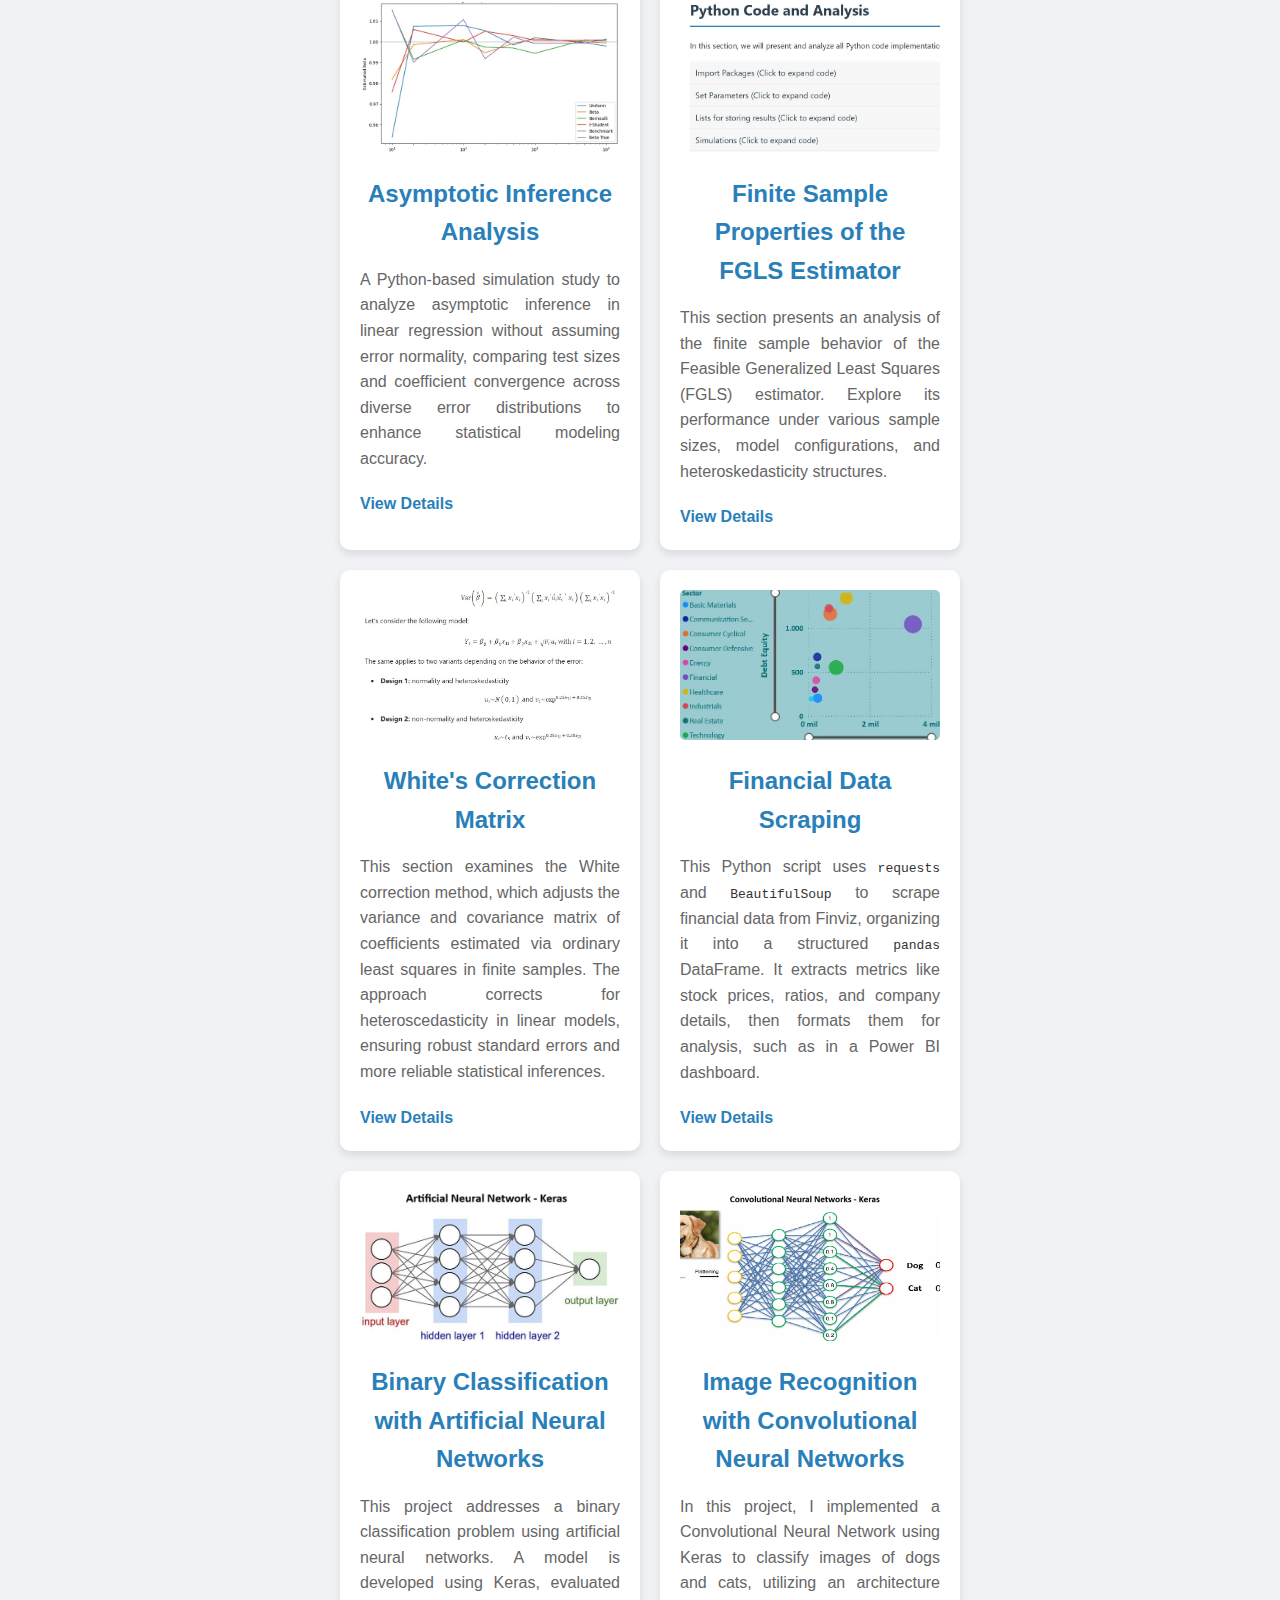
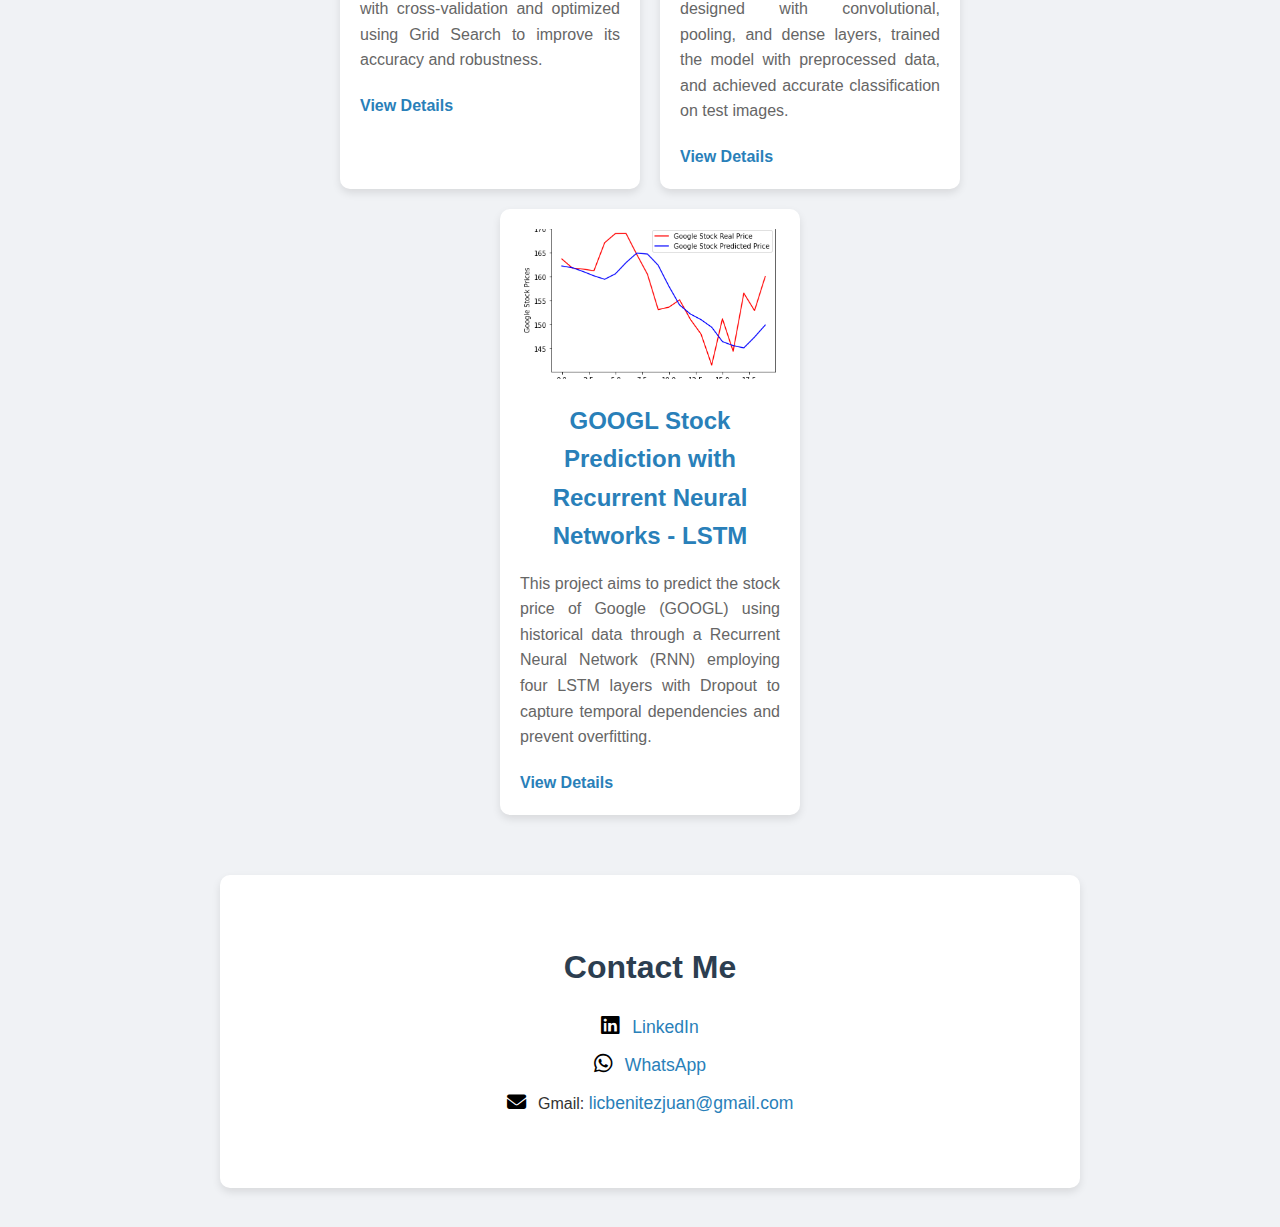
==== commit 809892b2: "Add files via upload" ====
--- a/index.html
+++ b/index.html
@@ -26,7 +26,7 @@
         <section class="about" id="about">
             <img src="images/foto-perfil.jpg" alt="My Photo" class="profile-pic">
             <h2>Juan Benitez</h2>
-            <p>Economist and Data Scientist with 4 years of experience in data analysis and visualization, data science and reporting using tools such as QlikView, PowerBI, Python, Numpy, Pandas, Matplotlib, Scikit-Learn, Keras, PyTorch and SQL.</p>
+            <p>Economist and Data Scientist with 4 years of experience in data analysis, visualization, data science, and reporting, using tools such as QlikView, PowerBI, Python, Numpy, Pandas, Matplotlib, Scikit-Learn, Keras, PyTorch, and SQL. Currently pursuing a Master’s degree in Finance and Capital Markets to deepen expertise in financial data applications.</p>
         </section>
         
         <!-- Sección Áreas de Expertise -->
@@ -115,6 +115,12 @@
                     <h2><a href="cnn-model.html">Image Recognition with Convolutional Neural Networks</a></h2>
                     <p>In this project, I implemented a Convolutional Neural Network using Keras to classify images of dogs and cats, utilizing an architecture designed with convolutional, pooling, and dense layers, trained the model with preprocessed data, and achieved accurate classification on test images.</p>
                     <a href="cnn-model.html">View Details</a>
+                </div>
+                <div class="project-card" data-category="python">
+                    <img src="images/rnn_model/1.jpg" alt="GOOGL Stock Prediction with Recurrent Neural Networks - LSTM" class="project-thumb">
+                    <h2><a href="rnn-model.html">GOOGL Stock Prediction with Recurrent Neural Networks - LSTM</a></h2>
+                    <p>This project aims to predict the stock price of Google (GOOGL) using historical data through a Recurrent Neural Network (RNN) employing four LSTM layers with Dropout to capture temporal dependencies and prevent overfitting.</p>
+                    <a href="rnn-model.html">View Details</a>
                 </div>
             </div>
         </section>
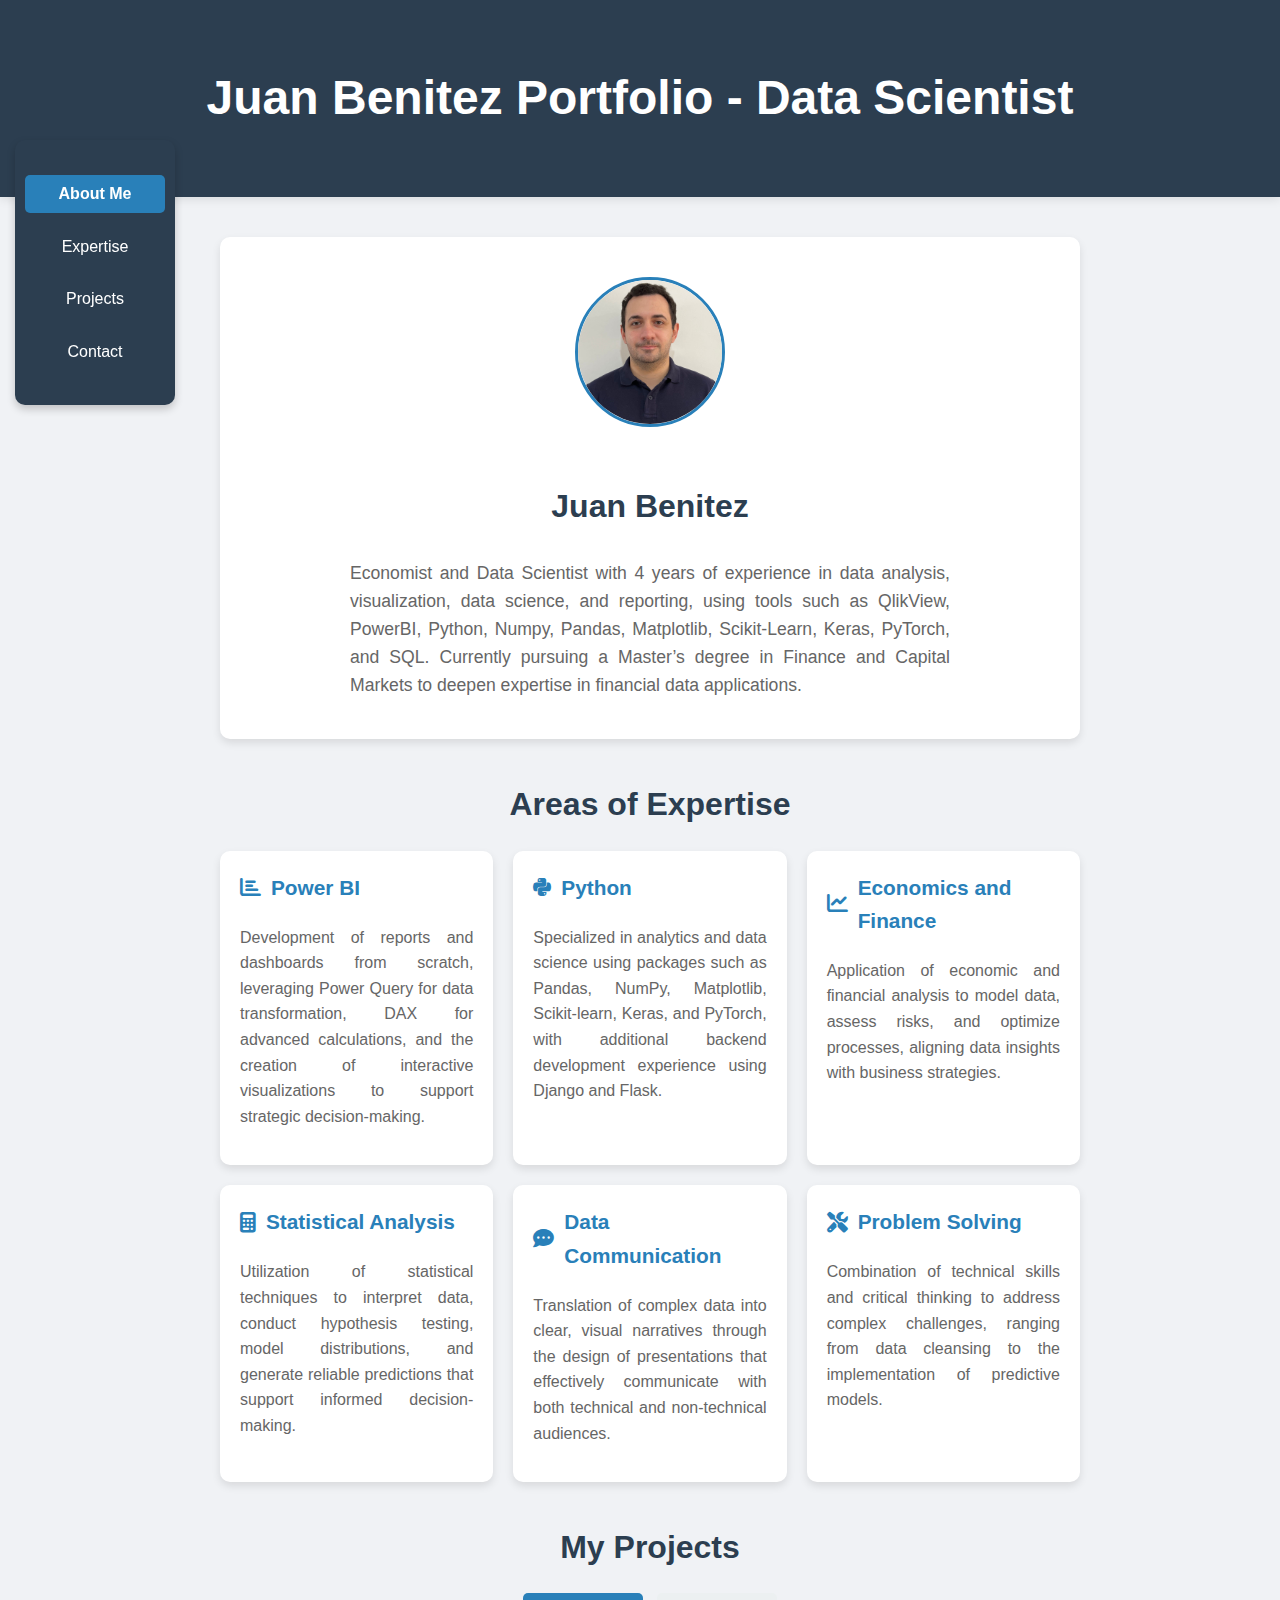
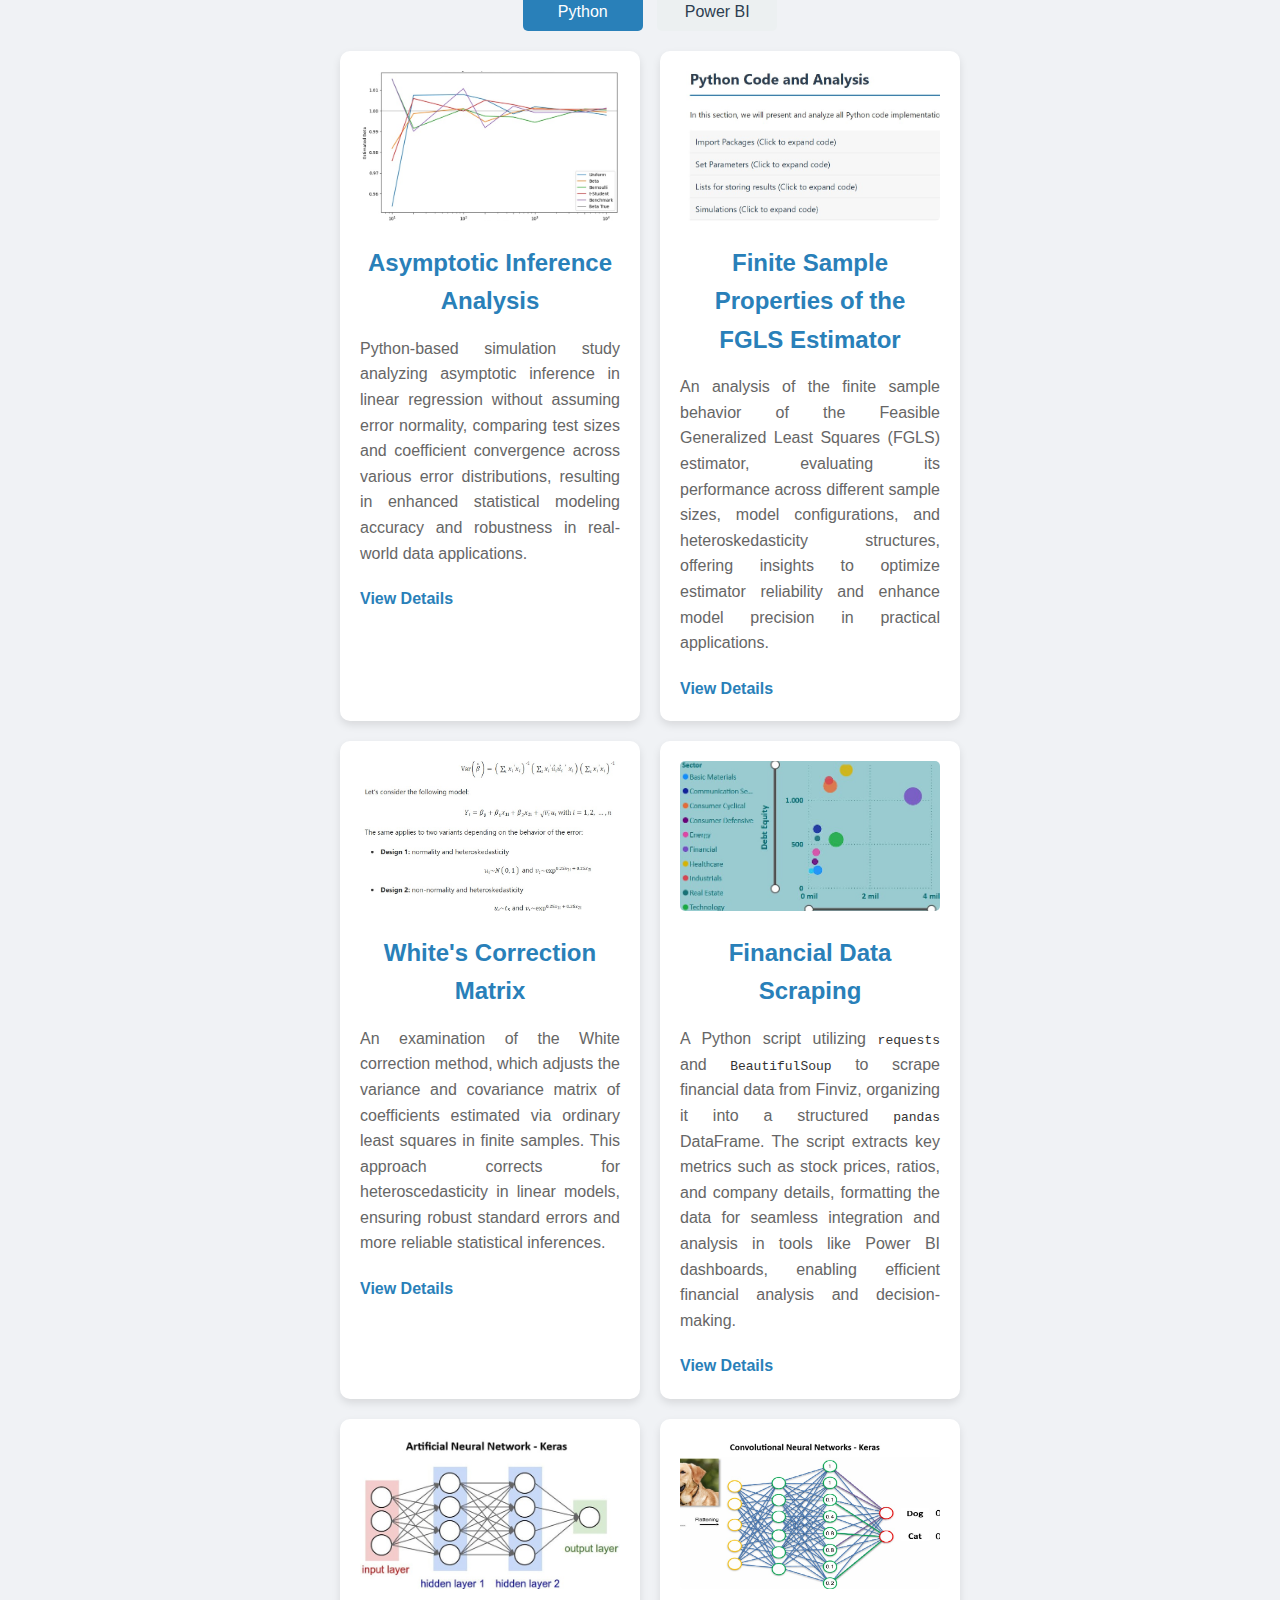
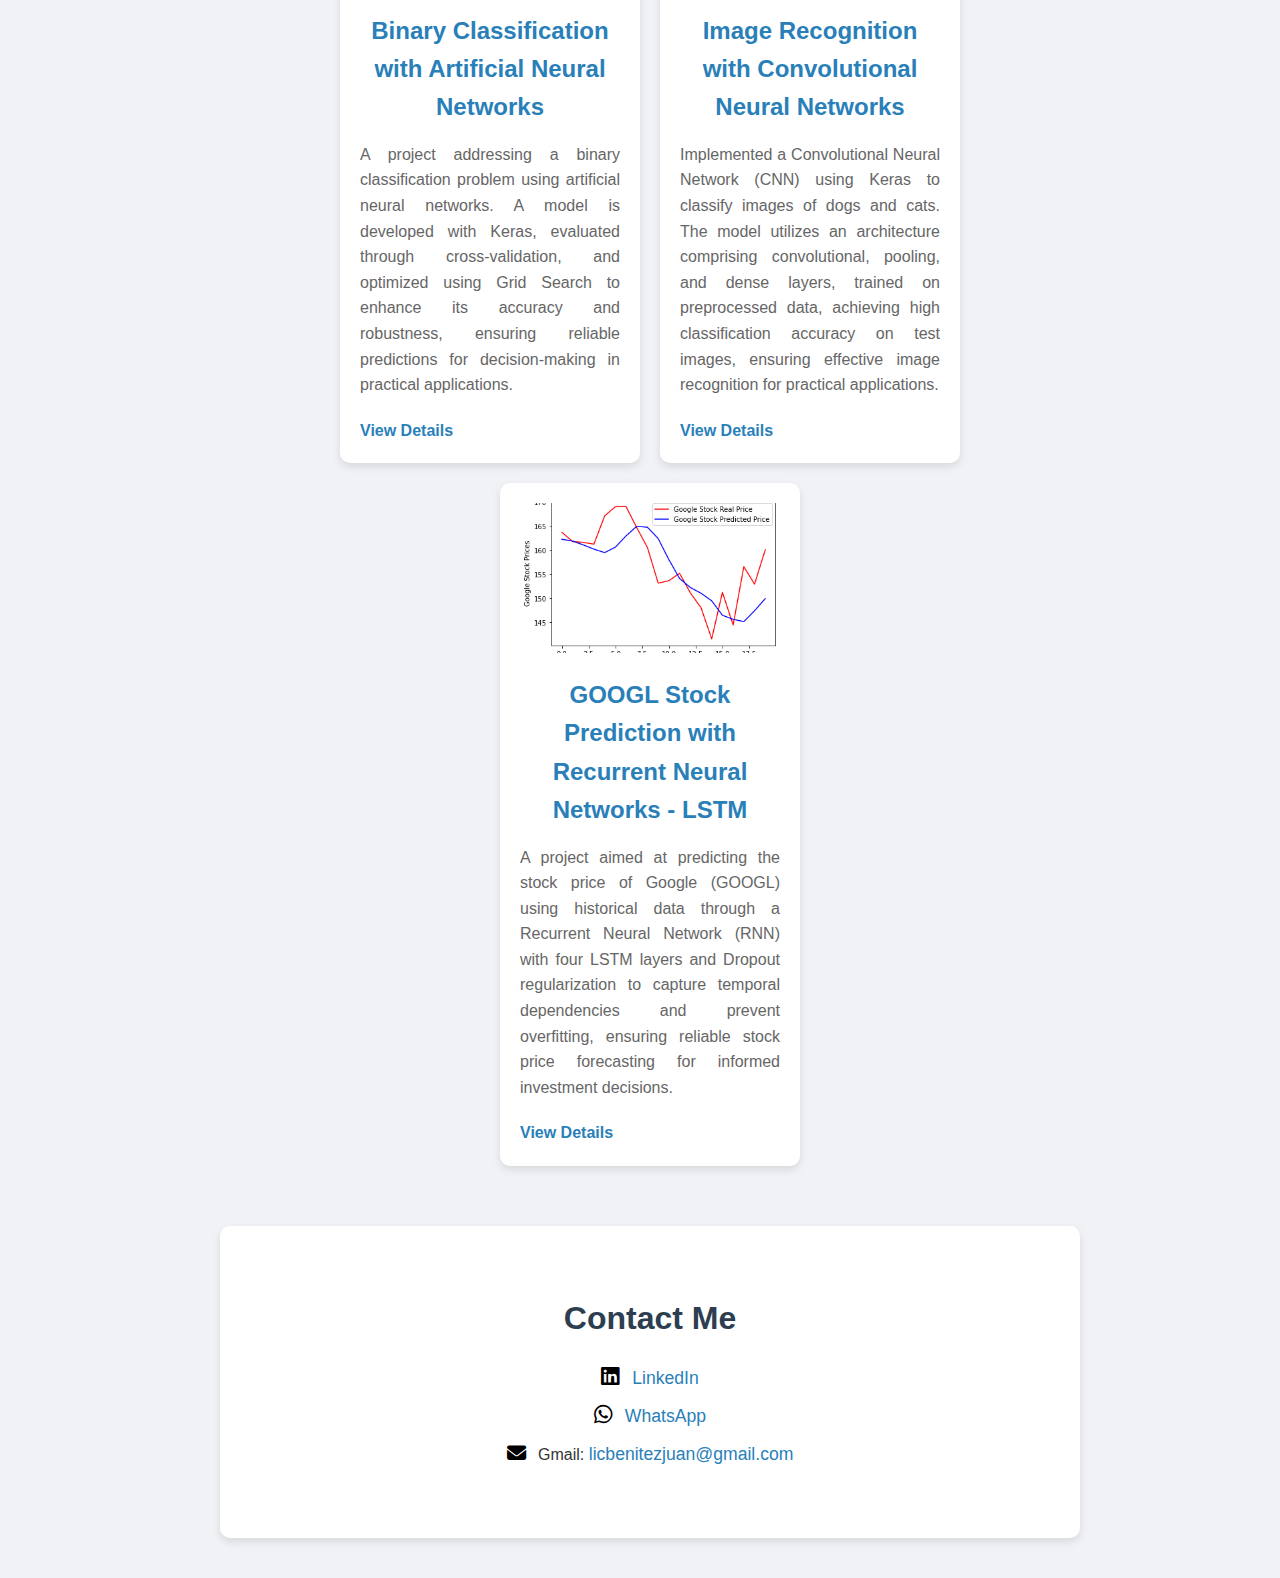
==== commit bac0c1a9: "Add files via upload" ====
--- a/index.html
+++ b/index.html
@@ -35,27 +35,27 @@
             <div class="expertise-grid">
                 <div class="expertise-item">
                     <h3><i class="fas fa-chart-bar"></i> Power BI</h3>
-                    <p>I develop reports and dashboards from scratch, using Power Query to transform data, DAX for advanced calculations and interactive visualizations that drive strategic decisions.</p>
+                    <p>Development of reports and dashboards from scratch, leveraging Power Query for data transformation, DAX for advanced calculations, and the creation of interactive visualizations to support strategic decision-making.</p>
                 </div>
                 <div class="expertise-item">
                     <h3><i class="fab fa-python"></i> Python</h3>
-                    <p>Specialized in analytics and data science with packages like Pandas, NumPy, Matplotlib, Scikit-learn, Keras and PyTorch. I also have backend knowledge with Django and Flask.</p>
+                    <p>Specialized in analytics and data science using packages such as Pandas, NumPy, Matplotlib, Scikit-learn, Keras, and PyTorch, with additional backend development experience using Django and Flask.</p>
                 </div>
                 <div class="expertise-item">
                     <h3><i class="fas fa-chart-line"></i> Economics and Finance</h3>
-                    <p>I apply knowledge in economic and financial analysis to model data, evaluate risks and optimize processes, connecting data with business strategies.</p>
+                    <p>Application of economic and financial analysis to model data, assess risks, and optimize processes, aligning data insights with business strategies.</p>
                 </div>
                 <div class="expertise-item">
                     <h3><i class="fas fa-calculator"></i> Statistical Analysis</h3>
-                    <p>I use statistical techniques to interpret data, perform hypothesis testing, model distributions and generate reliable predictions to support decision making.</p>
+                    <p>Utilization of statistical techniques to interpret data, conduct hypothesis testing, model distributions, and generate reliable predictions that support informed decision-making.</p>
                 </div>
                 <div class="expertise-item">
                     <h3><i class="fas fa-comment-dots"></i> Data Communication</h3>
-                    <p>I translate complex data into clear, visual stories, designing presentations that connect with technical and non-technical audiences.</p>
+                    <p>Translation of complex data into clear, visual narratives through the design of presentations that effectively communicate with both technical and non-technical audiences.</p>
                 </div>
                 <div class="expertise-item">
                     <h3><i class="fas fa-tools"></i> Problem Solving</h3>
-                    <p>I combine technical skills and critical thinking to tackle complex challenges, from data cleansing to predictive model implementation.</p>
+                    <p>Combination of technical skills and critical thinking to address complex challenges, ranging from data cleansing to the implementation of predictive models.</p>
                 </div>
             </div>
         </section>
@@ -71,55 +71,55 @@
                 <div class="project-card" data-category="powerbi">
                     <img src="images/proyecto_superstore.jpg" alt="Sales, Profit & Shipping Analysis Thumbnail" class="project-thumb">
                     <h2><a href="sales-profit-shipping-analysis.html">Sales, Profit & Shipping Analysis</a></h2>
-                    <p>A Power BI dashboard to analyze sales, profit trends, and shipping costs across markets, categories, and shipping modes to optimize business operations.</p>
+                    <p>Power BI dashboard designed to analyze sales performance, profit trends, and shipping costs across different markets, product categories, and shipping modes, enabling data-driven decisions that enhance operational efficiency, reduce costs, and maximize profitability.</p>
                     <a href="sales-profit-shipping-analysis.html">View Details</a>
                 </div>
                 <div class="project-card" data-category="powerbi">
                     <img src="images/proyecto_fundamentals.jpg" alt="Market Fundamentals Comparison Thumbnail" class="project-thumb">
                     <h2><a href="market-fundamentals-analysis.html">Market Fundamentals Comparison</a></h2>
-                    <p>A Power BI report comparing company performance across sectors, analyzing metrics like ROE, profit margins, and debt/equity ratios for strategic insights.</p>
+                    <p>Power BI report comparing company performance across sectors by analyzing key financial metrics such as ROE, profit margins, and debt-to-equity ratios, providing strategic insights to identify strengths, uncover risks, and support informed investment or management decisions.</p>
                     <a href="market-fundamentals-analysis.html">View Details</a>
                 </div>
                 <div class="project-card" data-category="python">
                     <img src="images/inference_linear_model/3.jpg" alt="Asymptotic Inference Analysis" class="project-thumb">
                     <h2><a href="inference-in-the-linear-regression.html">Asymptotic Inference Analysis</a></h2>
-                    <p>A Python-based simulation study to analyze asymptotic inference in linear regression without assuming error normality, comparing test sizes and coefficient convergence across diverse error distributions to enhance statistical modeling accuracy.</p>
+                    <p>Python-based simulation study analyzing asymptotic inference in linear regression without assuming error normality, comparing test sizes and coefficient convergence across various error distributions, resulting in enhanced statistical modeling accuracy and robustness in real-world data applications.</p>
                     <a href="inference-in-the-linear-regression.html">View Details</a>
                 </div>
                 <div class="project-card" data-category="python">
                     <img src="images/fgls_model/miniatura.jpg" alt="Finite Sample Properties of the FGLS Estimator" class="project-thumb">
                     <h2><a href="fgls-estimation.html">Finite Sample Properties of the FGLS Estimator</a></h2>
-                    <p>This section presents an analysis of the finite sample behavior of the Feasible Generalized Least Squares (FGLS) estimator. Explore its performance under various sample sizes, model configurations, and heteroskedasticity structures.</p>
+                    <p>An analysis of the finite sample behavior of the Feasible Generalized Least Squares (FGLS) estimator, evaluating its performance across different sample sizes, model configurations, and heteroskedasticity structures, offering insights to optimize estimator reliability and enhance model precision in practical applications.</p>
                     <a href="fgls-estimation.html">View Details</a>
                 </div>
                 <div class="project-card" data-category="python">
                     <img src="images/white_matrix/miniatura.jpg" alt="White's Correction Matrix" class="project-thumb">
                     <h2><a href="white-correction-matrix.html">White's Correction Matrix</a></h2>
-                    <p>This section examines the White correction method, which adjusts the variance and covariance matrix of coefficients estimated via ordinary least squares in finite samples. The approach corrects for heteroscedasticity in linear models, ensuring robust standard errors and more reliable statistical inferences.</p>
+                    <p>An examination of the White correction method, which adjusts the variance and covariance matrix of coefficients estimated via ordinary least squares in finite samples. This approach corrects for heteroscedasticity in linear models, ensuring robust standard errors and more reliable statistical inferences.</p>
                     <a href="white-correction-matrix.html">View Details</a>
                 </div>
                 <div class="project-card" data-category="python">
                     <img src="images/finance_scraping/miniatura.jpg" alt="Financial Data Scraping" class="project-thumb">
                     <h2><a href="finance_scraping.html">Financial Data Scraping</a></h2>
-                    <p>This Python script uses <code>requests</code> and <code>BeautifulSoup</code> to scrape financial data from Finviz, organizing it into a structured <code>pandas</code> DataFrame. It extracts metrics like stock prices, ratios, and company details, then formats them for analysis, such as in a Power BI dashboard.</p>
+                    <p>A Python script utilizing <code>requests</code> and <code>BeautifulSoup</code> to scrape financial data from Finviz, organizing it into a structured <code>pandas</code> DataFrame. The script extracts key metrics such as stock prices, ratios, and company details, formatting the data for seamless integration and analysis in tools like Power BI dashboards, enabling efficient financial analysis and decision-making.</p>
                     <a href="finance_scraping.html">View Details</a>
                 </div>
                 <div class="project-card" data-category="python">
                     <img src="images/ann_model/miniatura.jpg" alt="Binary Classification with Artificial Neural Networks" class="project-thumb">
                     <h2><a href="ann-model.html">Binary Classification with Artificial Neural Networks</a></h2>
-                    <p>This project addresses a binary classification problem using artificial neural networks. A model is developed using Keras, evaluated with cross-validation and optimized using Grid Search to improve its accuracy and robustness.</p>
+                    <p>A project addressing a binary classification problem using artificial neural networks. A model is developed with Keras, evaluated through cross-validation, and optimized using Grid Search to enhance its accuracy and robustness, ensuring reliable predictions for decision-making in practical applications.</p>
                     <a href="ann-model.html">View Details</a>
                 </div>
                 <div class="project-card" data-category="python">
                     <img src="images/cnn_model/miniatura.jpg" alt="Image Recognition with Convolutional Neural Networks" class="project-thumb">
                     <h2><a href="cnn-model.html">Image Recognition with Convolutional Neural Networks</a></h2>
-                    <p>In this project, I implemented a Convolutional Neural Network using Keras to classify images of dogs and cats, utilizing an architecture designed with convolutional, pooling, and dense layers, trained the model with preprocessed data, and achieved accurate classification on test images.</p>
+                    <p>Implemented a Convolutional Neural Network (CNN) using Keras to classify images of dogs and cats. The model utilizes an architecture comprising convolutional, pooling, and dense layers, trained on preprocessed data, achieving high classification accuracy on test images, ensuring effective image recognition for practical applications.</p>
                     <a href="cnn-model.html">View Details</a>
                 </div>
                 <div class="project-card" data-category="python">
                     <img src="images/rnn_model/1.jpg" alt="GOOGL Stock Prediction with Recurrent Neural Networks - LSTM" class="project-thumb">
                     <h2><a href="rnn-model.html">GOOGL Stock Prediction with Recurrent Neural Networks - LSTM</a></h2>
-                    <p>This project aims to predict the stock price of Google (GOOGL) using historical data through a Recurrent Neural Network (RNN) employing four LSTM layers with Dropout to capture temporal dependencies and prevent overfitting.</p>
+                    <p>A project aimed at predicting the stock price of Google (GOOGL) using historical data through a Recurrent Neural Network (RNN) with four LSTM layers and Dropout regularization to capture temporal dependencies and prevent overfitting, ensuring reliable stock price forecasting for informed investment decisions.</p>
                     <a href="rnn-model.html">View Details</a>
                 </div>
             </div>
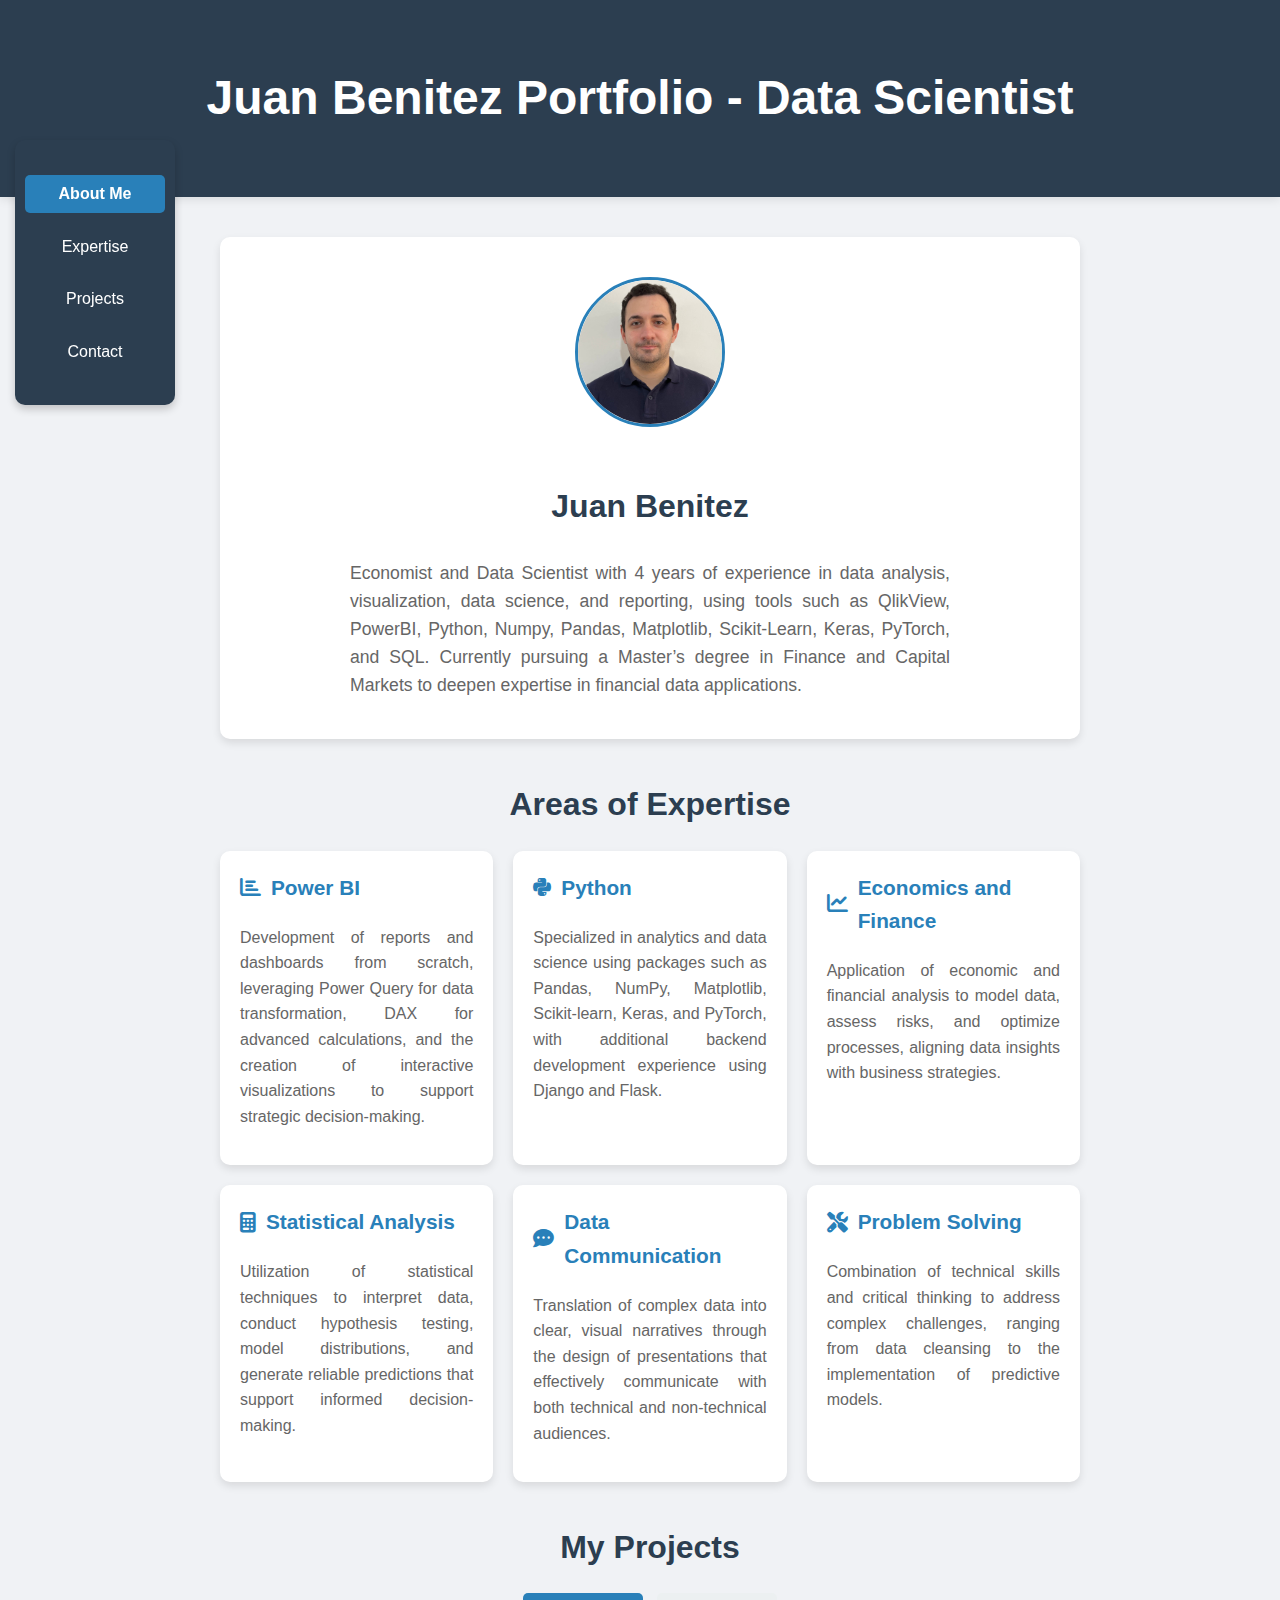
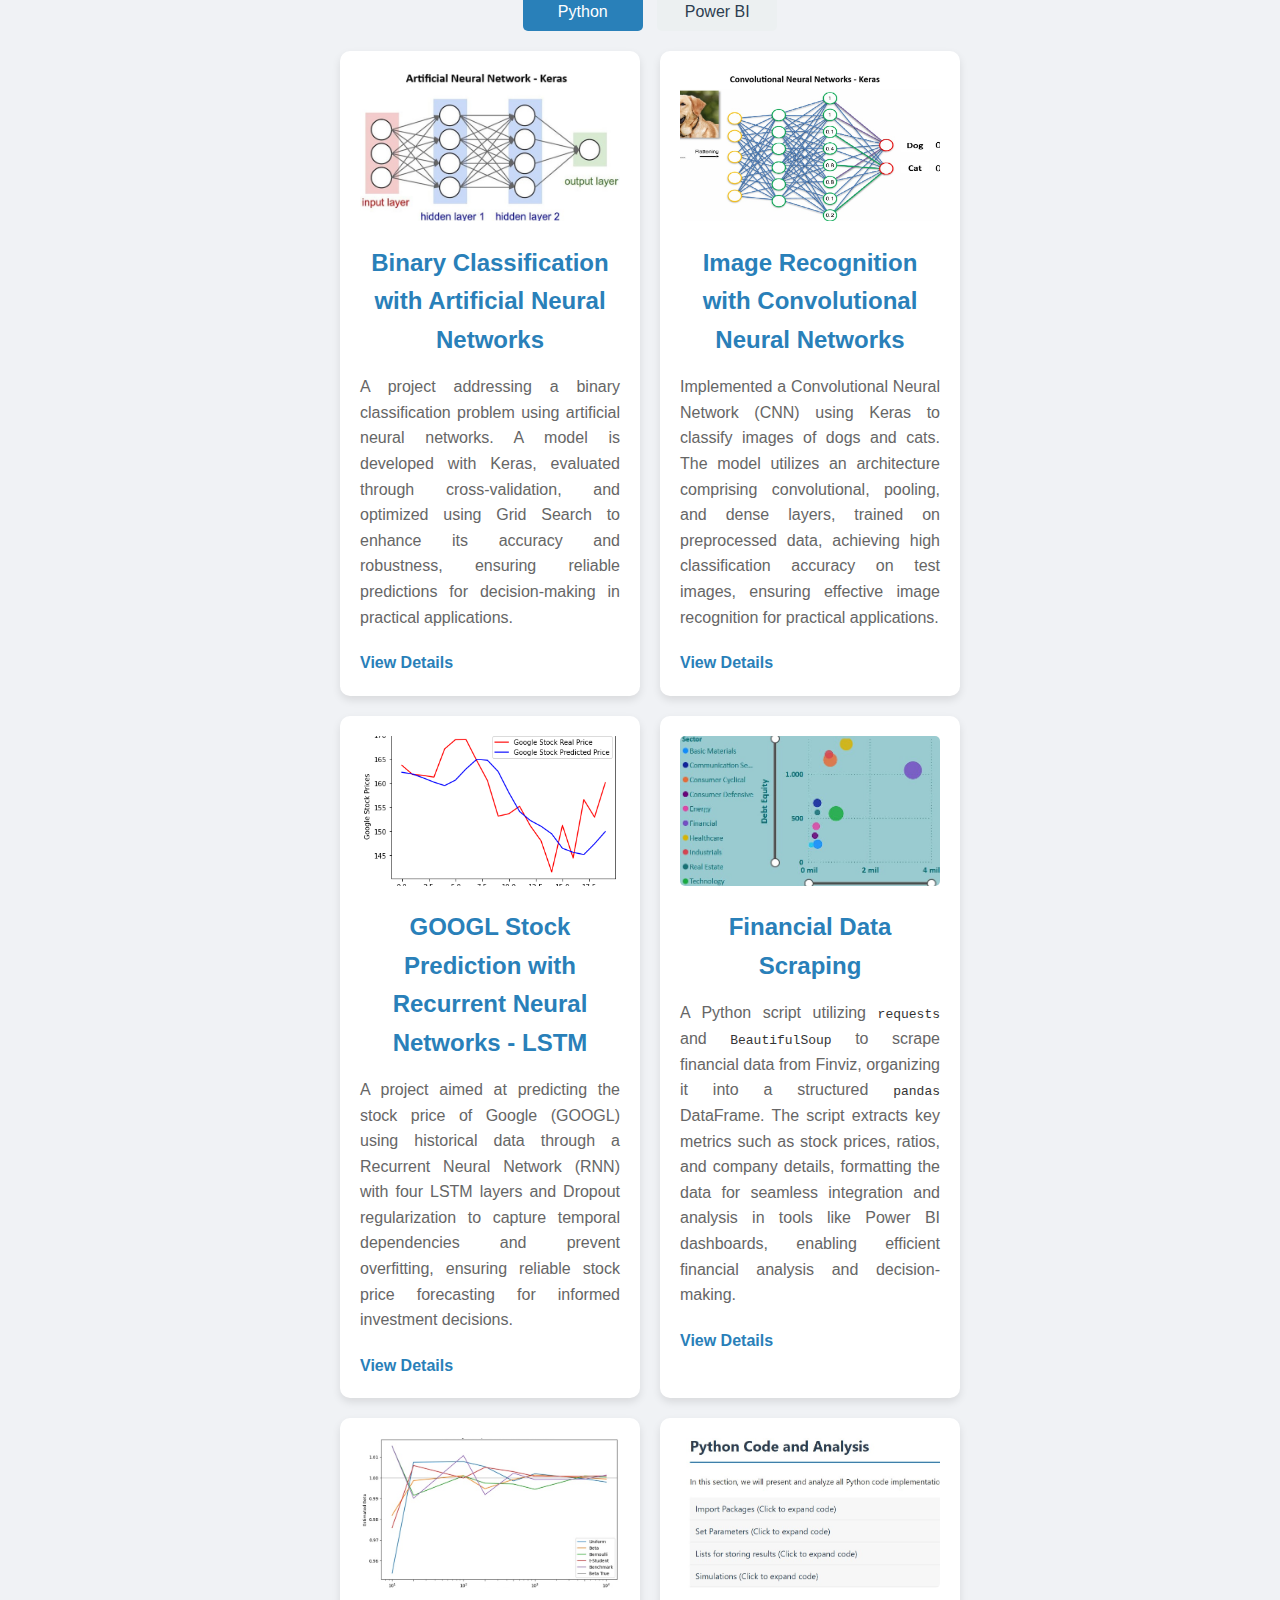
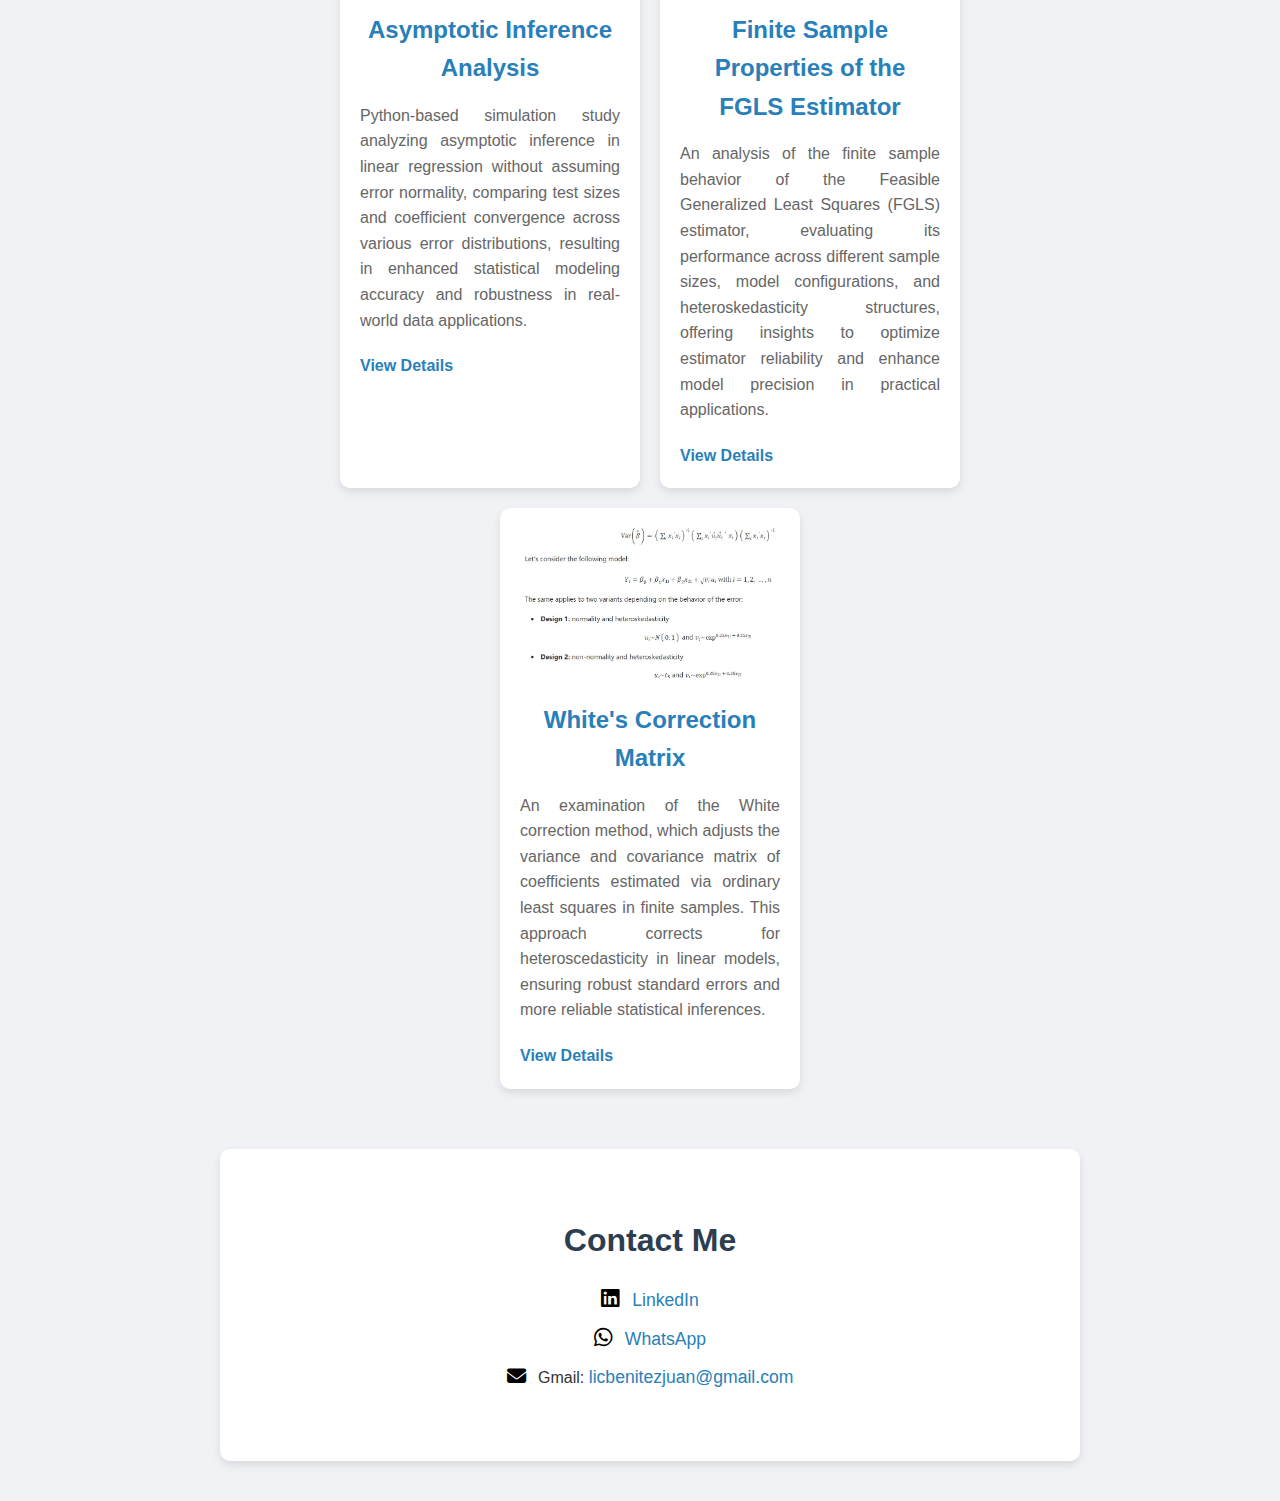
==== commit 5089c14c: "adding content table" ====
--- a/index.html
+++ b/index.html
@@ -81,6 +81,30 @@
                     <a href="market-fundamentals-analysis.html">View Details</a>
                 </div>
                 <div class="project-card" data-category="python">
+                    <img src="images/ann_model/miniatura.jpg" alt="Binary Classification with Artificial Neural Networks" class="project-thumb">
+                    <h2><a href="ann-model.html">Binary Classification with Artificial Neural Networks</a></h2>
+                    <p>A project addressing a binary classification problem using artificial neural networks. A model is developed with Keras, evaluated through cross-validation, and optimized using Grid Search to enhance its accuracy and robustness, ensuring reliable predictions for decision-making in practical applications.</p>
+                    <a href="ann-model.html">View Details</a>
+                </div>
+                <div class="project-card" data-category="python">
+                    <img src="images/cnn_model/miniatura.jpg" alt="Image Recognition with Convolutional Neural Networks" class="project-thumb">
+                    <h2><a href="cnn-model.html">Image Recognition with Convolutional Neural Networks</a></h2>
+                    <p>Implemented a Convolutional Neural Network (CNN) using Keras to classify images of dogs and cats. The model utilizes an architecture comprising convolutional, pooling, and dense layers, trained on preprocessed data, achieving high classification accuracy on test images, ensuring effective image recognition for practical applications.</p>
+                    <a href="cnn-model.html">View Details</a>
+                </div>
+                <div class="project-card" data-category="python">
+                    <img src="images/rnn_model/1.jpg" alt="GOOGL Stock Prediction with Recurrent Neural Networks - LSTM" class="project-thumb">
+                    <h2><a href="rnn-model.html">GOOGL Stock Prediction with Recurrent Neural Networks - LSTM</a></h2>
+                    <p>A project aimed at predicting the stock price of Google (GOOGL) using historical data through a Recurrent Neural Network (RNN) with four LSTM layers and Dropout regularization to capture temporal dependencies and prevent overfitting, ensuring reliable stock price forecasting for informed investment decisions.</p>
+                    <a href="rnn-model.html">View Details</a>
+                </div>
+                <div class="project-card" data-category="python">
+                    <img src="images/finance_scraping/miniatura.jpg" alt="Financial Data Scraping" class="project-thumb">
+                    <h2><a href="finance_scraping.html">Financial Data Scraping</a></h2>
+                    <p>A Python script utilizing <code>requests</code> and <code>BeautifulSoup</code> to scrape financial data from Finviz, organizing it into a structured <code>pandas</code> DataFrame. The script extracts key metrics such as stock prices, ratios, and company details, formatting the data for seamless integration and analysis in tools like Power BI dashboards, enabling efficient financial analysis and decision-making.</p>
+                    <a href="finance_scraping.html">View Details</a>
+                </div>
+                <div class="project-card" data-category="python">
                     <img src="images/inference_linear_model/3.jpg" alt="Asymptotic Inference Analysis" class="project-thumb">
                     <h2><a href="inference-in-the-linear-regression.html">Asymptotic Inference Analysis</a></h2>
                     <p>Python-based simulation study analyzing asymptotic inference in linear regression without assuming error normality, comparing test sizes and coefficient convergence across various error distributions, resulting in enhanced statistical modeling accuracy and robustness in real-world data applications.</p>
@@ -97,30 +121,6 @@
                     <h2><a href="white-correction-matrix.html">White's Correction Matrix</a></h2>
                     <p>An examination of the White correction method, which adjusts the variance and covariance matrix of coefficients estimated via ordinary least squares in finite samples. This approach corrects for heteroscedasticity in linear models, ensuring robust standard errors and more reliable statistical inferences.</p>
                     <a href="white-correction-matrix.html">View Details</a>
-                </div>
-                <div class="project-card" data-category="python">
-                    <img src="images/finance_scraping/miniatura.jpg" alt="Financial Data Scraping" class="project-thumb">
-                    <h2><a href="finance_scraping.html">Financial Data Scraping</a></h2>
-                    <p>A Python script utilizing <code>requests</code> and <code>BeautifulSoup</code> to scrape financial data from Finviz, organizing it into a structured <code>pandas</code> DataFrame. The script extracts key metrics such as stock prices, ratios, and company details, formatting the data for seamless integration and analysis in tools like Power BI dashboards, enabling efficient financial analysis and decision-making.</p>
-                    <a href="finance_scraping.html">View Details</a>
-                </div>
-                <div class="project-card" data-category="python">
-                    <img src="images/ann_model/miniatura.jpg" alt="Binary Classification with Artificial Neural Networks" class="project-thumb">
-                    <h2><a href="ann-model.html">Binary Classification with Artificial Neural Networks</a></h2>
-                    <p>A project addressing a binary classification problem using artificial neural networks. A model is developed with Keras, evaluated through cross-validation, and optimized using Grid Search to enhance its accuracy and robustness, ensuring reliable predictions for decision-making in practical applications.</p>
-                    <a href="ann-model.html">View Details</a>
-                </div>
-                <div class="project-card" data-category="python">
-                    <img src="images/cnn_model/miniatura.jpg" alt="Image Recognition with Convolutional Neural Networks" class="project-thumb">
-                    <h2><a href="cnn-model.html">Image Recognition with Convolutional Neural Networks</a></h2>
-                    <p>Implemented a Convolutional Neural Network (CNN) using Keras to classify images of dogs and cats. The model utilizes an architecture comprising convolutional, pooling, and dense layers, trained on preprocessed data, achieving high classification accuracy on test images, ensuring effective image recognition for practical applications.</p>
-                    <a href="cnn-model.html">View Details</a>
-                </div>
-                <div class="project-card" data-category="python">
-                    <img src="images/rnn_model/1.jpg" alt="GOOGL Stock Prediction with Recurrent Neural Networks - LSTM" class="project-thumb">
-                    <h2><a href="rnn-model.html">GOOGL Stock Prediction with Recurrent Neural Networks - LSTM</a></h2>
-                    <p>A project aimed at predicting the stock price of Google (GOOGL) using historical data through a Recurrent Neural Network (RNN) with four LSTM layers and Dropout regularization to capture temporal dependencies and prevent overfitting, ensuring reliable stock price forecasting for informed investment decisions.</p>
-                    <a href="rnn-model.html">View Details</a>
                 </div>
             </div>
         </section>
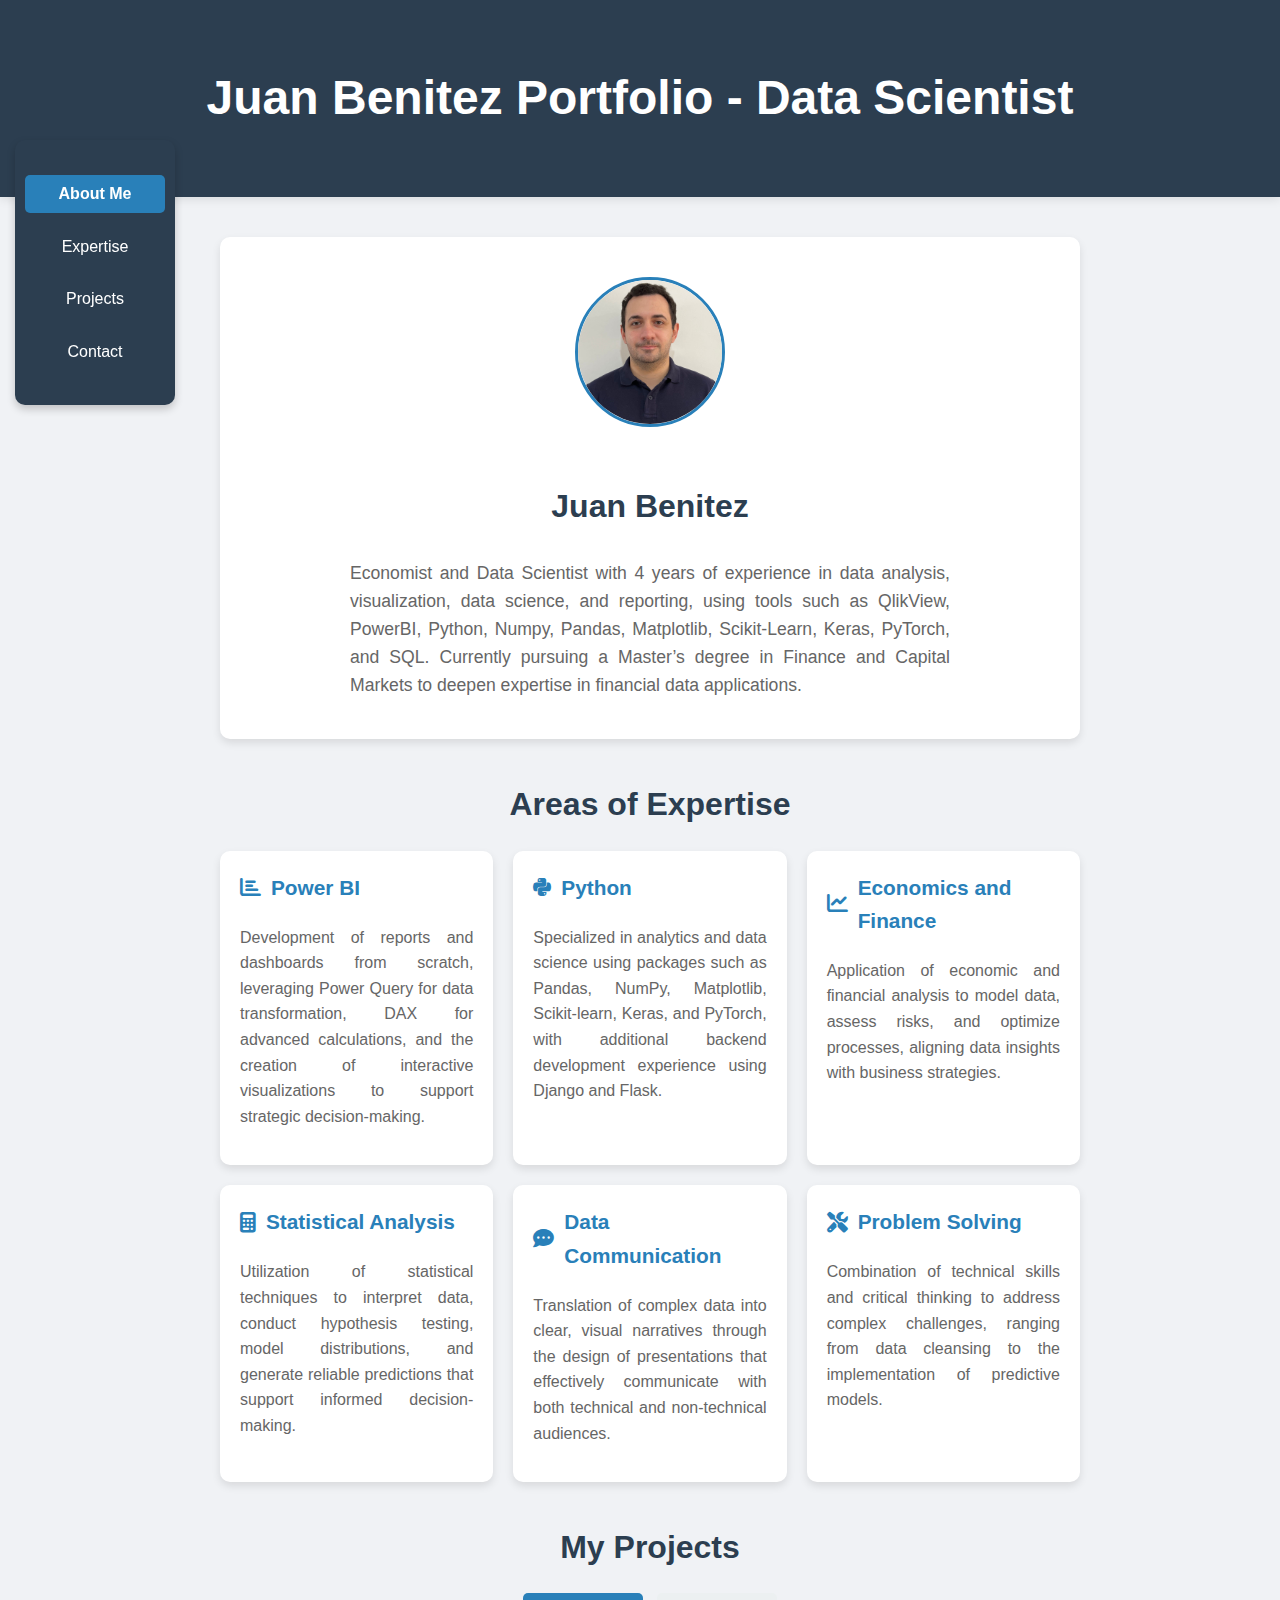
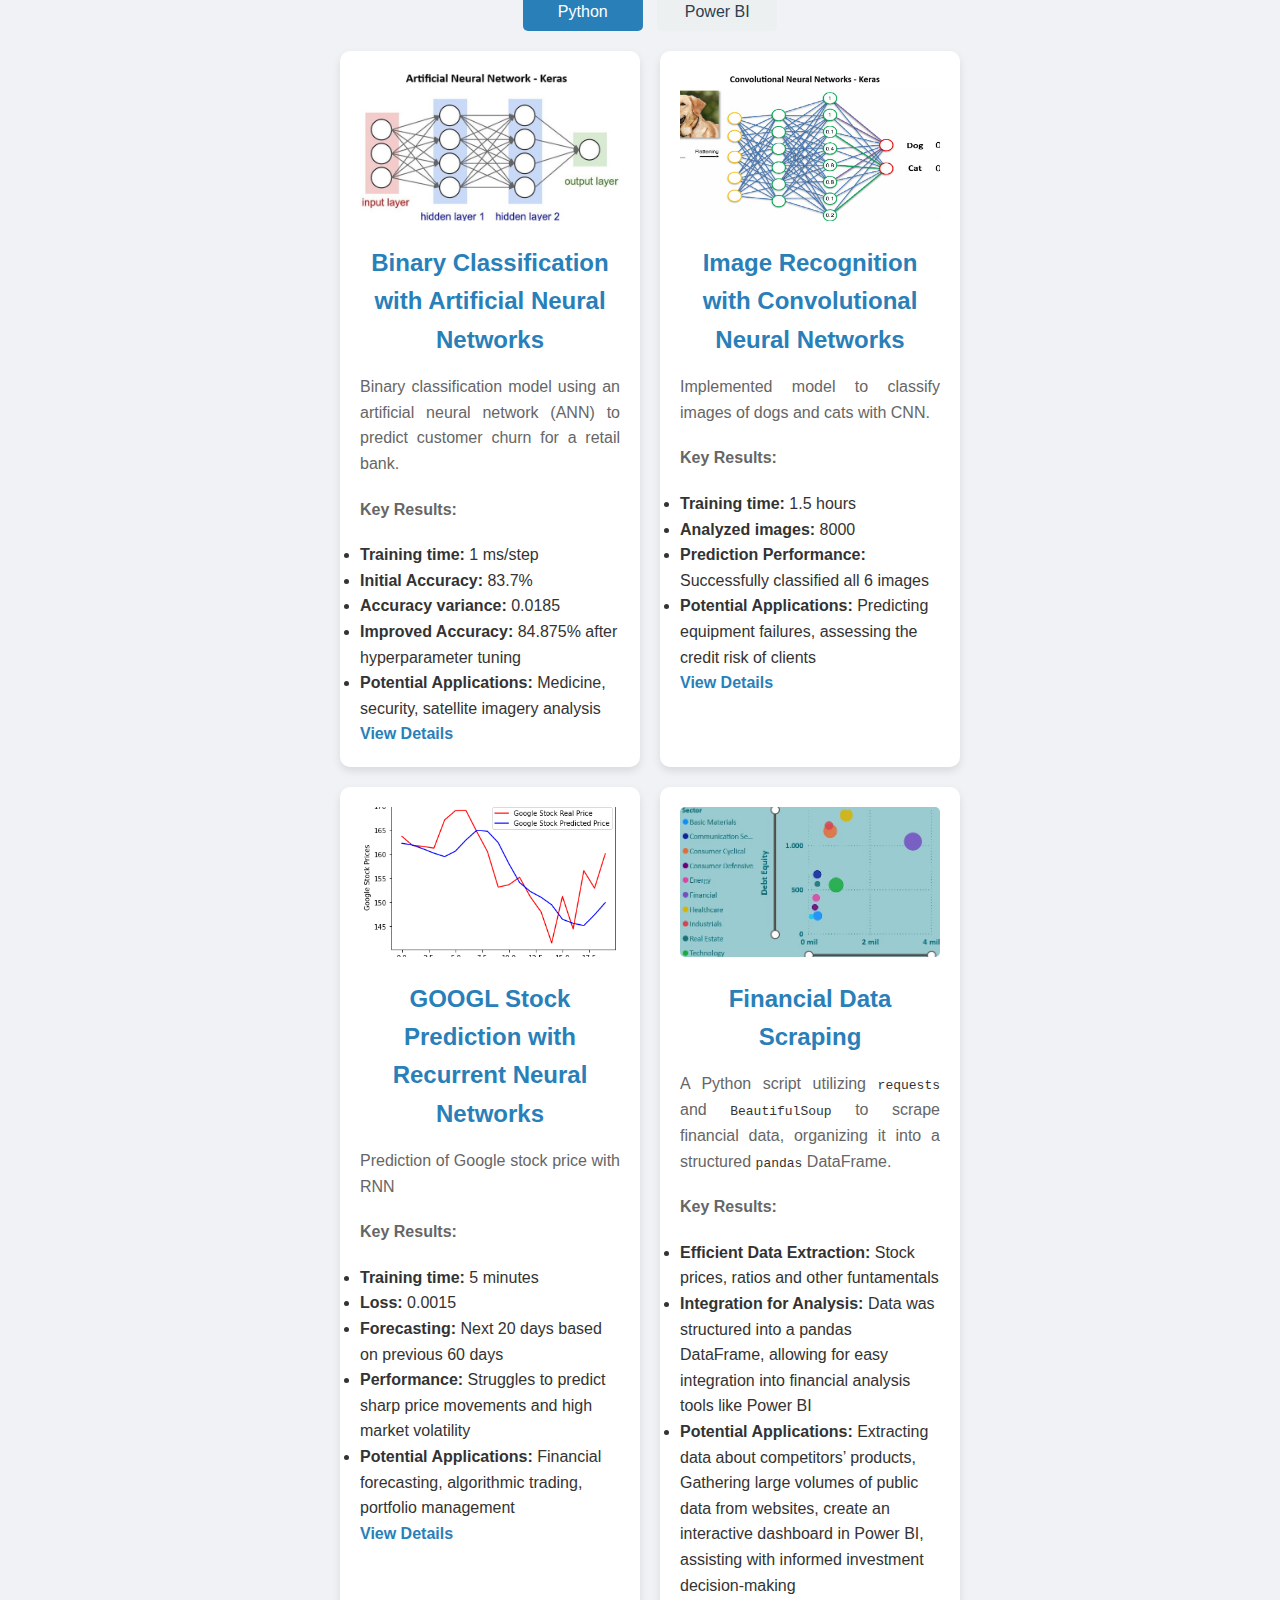
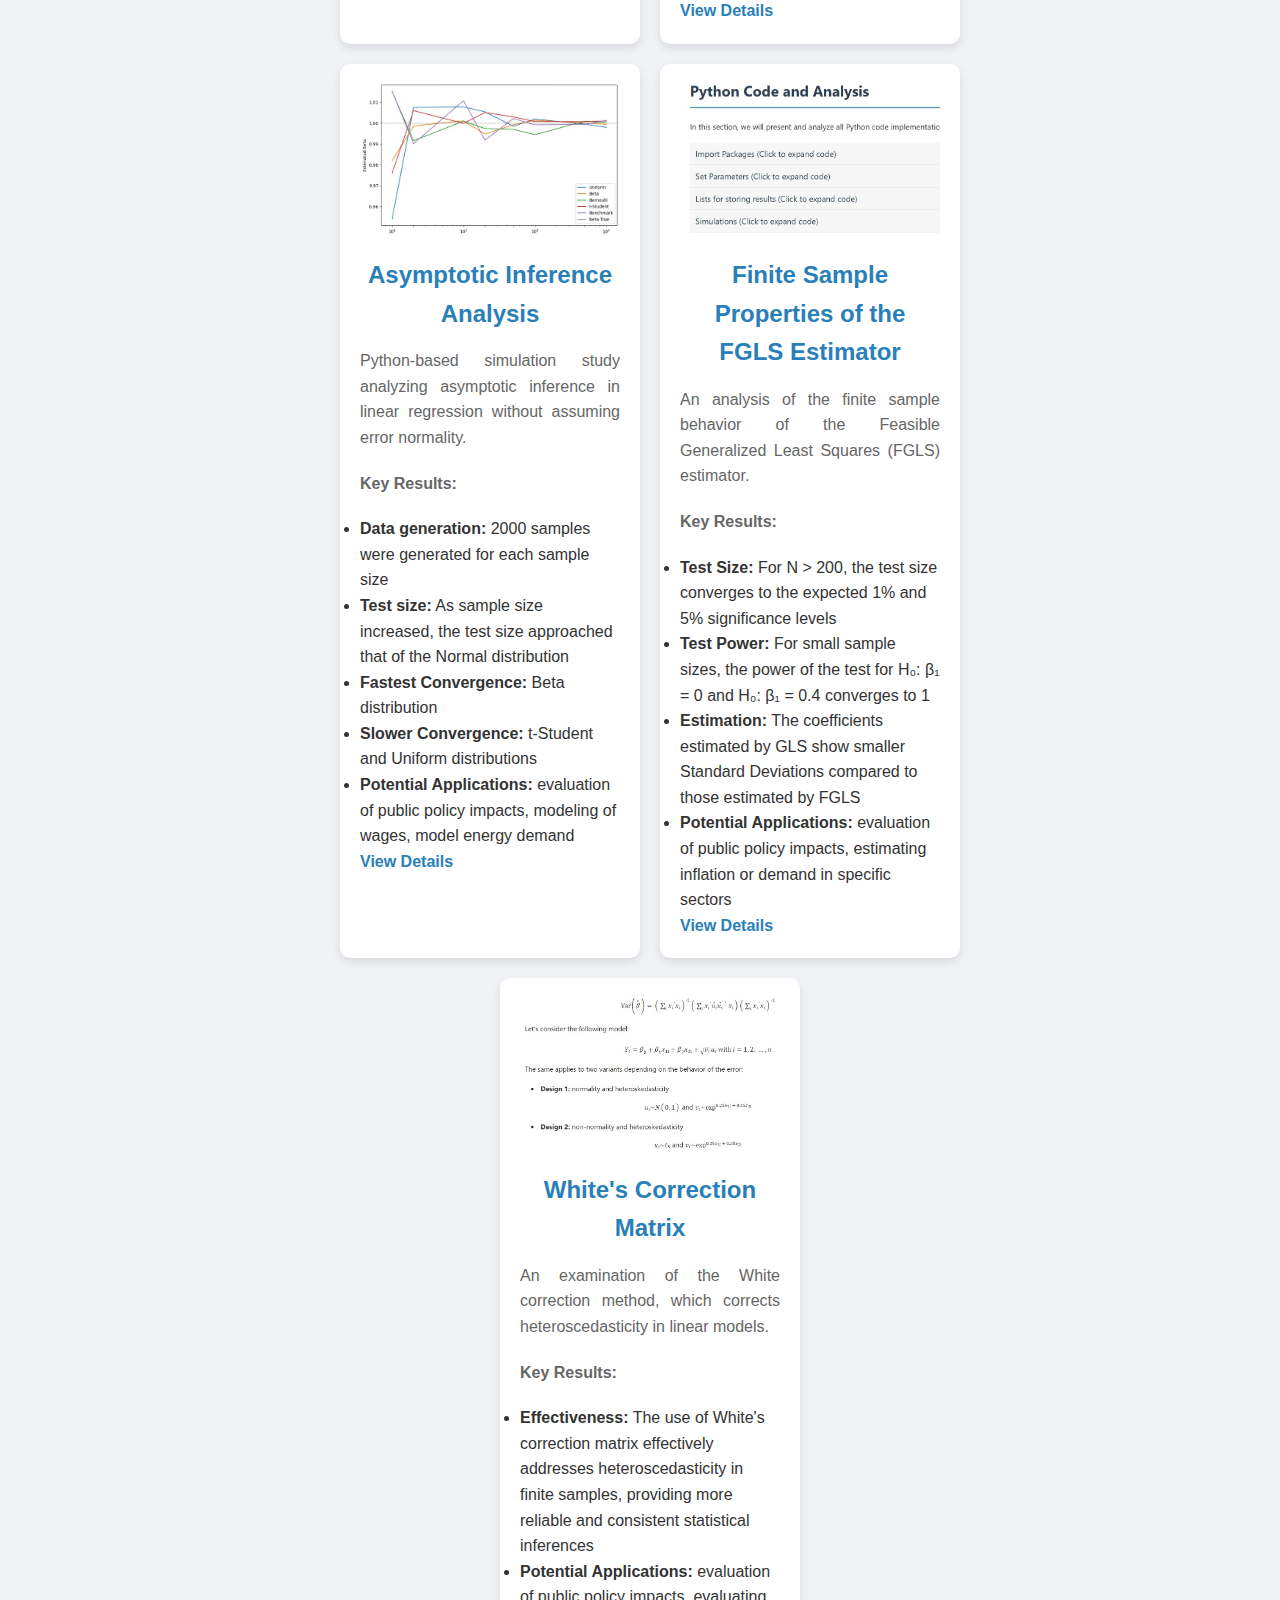
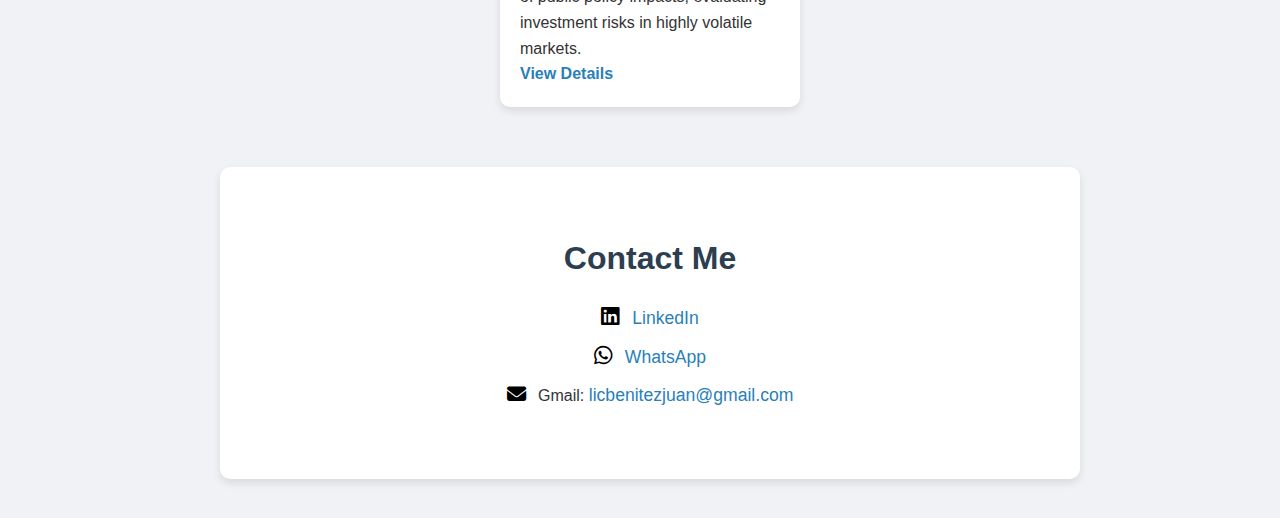
==== commit 795e76ff: "fixes" ====
--- a/index.html
+++ b/index.html
@@ -83,43 +83,78 @@
                 <div class="project-card" data-category="python">
                     <img src="images/ann_model/miniatura.jpg" alt="Binary Classification with Artificial Neural Networks" class="project-thumb">
                     <h2><a href="ann-model.html">Binary Classification with Artificial Neural Networks</a></h2>
-                    <p>A project addressing a binary classification problem using artificial neural networks. A model is developed with Keras, evaluated through cross-validation, and optimized using Grid Search to enhance its accuracy and robustness, ensuring reliable predictions for decision-making in practical applications.</p>
+                    <p>Binary classification model using an artificial neural network (ANN) to predict customer churn for a retail bank.</p>
+                    <p><strong>Key Results:</strong></p>
+                    <li><strong>Training time:</strong> 1 ms/step</li>
+                    <li><strong>Initial Accuracy:</strong> 83.7%</li>
+                    <li><strong>Accuracy variance:</strong> 0.0185</li>
+                    <li><strong>Improved Accuracy:</strong> 84.875% after hyperparameter tuning</li>
+                    <li><strong>Potential Applications:</strong> Medicine, security, satellite imagery analysis</li>
                     <a href="ann-model.html">View Details</a>
                 </div>
                 <div class="project-card" data-category="python">
                     <img src="images/cnn_model/miniatura.jpg" alt="Image Recognition with Convolutional Neural Networks" class="project-thumb">
                     <h2><a href="cnn-model.html">Image Recognition with Convolutional Neural Networks</a></h2>
-                    <p>Implemented a Convolutional Neural Network (CNN) using Keras to classify images of dogs and cats. The model utilizes an architecture comprising convolutional, pooling, and dense layers, trained on preprocessed data, achieving high classification accuracy on test images, ensuring effective image recognition for practical applications.</p>
+                    <p>Implemented model to classify images of dogs and cats with CNN.</p>
+                    <p><strong>Key Results:</strong></p>
+                    <li><strong>Training time:</strong> 1.5 hours</li>
+                    <li><strong>Analyzed images:</strong> 8000</li>
+                    <li><strong>Prediction Performance:</strong> Successfully classified all 6 images</li>
+                    <li><strong>Potential Applications:</strong> Predicting equipment failures, assessing the credit risk of clients</li>
                     <a href="cnn-model.html">View Details</a>
                 </div>
                 <div class="project-card" data-category="python">
                     <img src="images/rnn_model/1.jpg" alt="GOOGL Stock Prediction with Recurrent Neural Networks - LSTM" class="project-thumb">
-                    <h2><a href="rnn-model.html">GOOGL Stock Prediction with Recurrent Neural Networks - LSTM</a></h2>
-                    <p>A project aimed at predicting the stock price of Google (GOOGL) using historical data through a Recurrent Neural Network (RNN) with four LSTM layers and Dropout regularization to capture temporal dependencies and prevent overfitting, ensuring reliable stock price forecasting for informed investment decisions.</p>
+                    <h2><a href="rnn-model.html">GOOGL Stock Prediction with Recurrent Neural Networks</a></h2>
+                    <p>Prediction of Google stock price with RNN</p>
+                    <p><strong>Key Results:</strong></p>
+                    <li><strong>Training time:</strong> 5 minutes</li>
+                    <li><strong>Loss:</strong> 0.0015</li>
+                    <li><strong>Forecasting:</strong> Next 20 days based on previous 60 days</li>
+                    <li><strong>Performance:</strong> Struggles to predict sharp price movements and high market volatility</li>
+                    <li><strong>Potential Applications:</strong> Financial forecasting, algorithmic trading, portfolio management</li>
                     <a href="rnn-model.html">View Details</a>
                 </div>
                 <div class="project-card" data-category="python">
                     <img src="images/finance_scraping/miniatura.jpg" alt="Financial Data Scraping" class="project-thumb">
                     <h2><a href="finance_scraping.html">Financial Data Scraping</a></h2>
-                    <p>A Python script utilizing <code>requests</code> and <code>BeautifulSoup</code> to scrape financial data from Finviz, organizing it into a structured <code>pandas</code> DataFrame. The script extracts key metrics such as stock prices, ratios, and company details, formatting the data for seamless integration and analysis in tools like Power BI dashboards, enabling efficient financial analysis and decision-making.</p>
+                    <p>A Python script utilizing <code>requests</code> and <code>BeautifulSoup</code> to scrape financial data, organizing it into a structured <code>pandas</code> DataFrame.</p>
+                    <p><strong>Key Results:</strong></p>
+                    <li><strong>Efficient Data Extraction:</strong> Stock prices, ratios and other funtamentals</li>
+                    <li><strong>Integration for Analysis:</strong> Data was structured into a pandas DataFrame, allowing for easy integration into financial analysis tools like Power BI</li>
+                    <li><strong>Potential Applications:</strong> Extracting data about competitors’ products, Gathering large volumes of public data from websites, create an interactive dashboard in Power BI, assisting with informed investment decision-making</li>
                     <a href="finance_scraping.html">View Details</a>
                 </div>
                 <div class="project-card" data-category="python">
                     <img src="images/inference_linear_model/3.jpg" alt="Asymptotic Inference Analysis" class="project-thumb">
                     <h2><a href="inference-in-the-linear-regression.html">Asymptotic Inference Analysis</a></h2>
-                    <p>Python-based simulation study analyzing asymptotic inference in linear regression without assuming error normality, comparing test sizes and coefficient convergence across various error distributions, resulting in enhanced statistical modeling accuracy and robustness in real-world data applications.</p>
+                    <p>Python-based simulation study analyzing asymptotic inference in linear regression without assuming error normality.</p>
+                    <p><strong>Key Results:</strong></p>
+                    <li><strong>Data generation:</strong> 2000 samples were generated for each sample size</li>
+                    <li><strong>Test size:</strong> As sample size increased, the test size approached that of the Normal distribution</li>
+                    <li><strong>Fastest Convergence:</strong> Beta distribution</li>
+                    <li><strong>Slower Convergence:</strong> t-Student and Uniform distributions</li>
+                    <li><strong>Potential Applications:</strong> evaluation of public policy impacts, modeling of wages, model energy demand</li>
                     <a href="inference-in-the-linear-regression.html">View Details</a>
                 </div>
                 <div class="project-card" data-category="python">
                     <img src="images/fgls_model/miniatura.jpg" alt="Finite Sample Properties of the FGLS Estimator" class="project-thumb">
                     <h2><a href="fgls-estimation.html">Finite Sample Properties of the FGLS Estimator</a></h2>
-                    <p>An analysis of the finite sample behavior of the Feasible Generalized Least Squares (FGLS) estimator, evaluating its performance across different sample sizes, model configurations, and heteroskedasticity structures, offering insights to optimize estimator reliability and enhance model precision in practical applications.</p>
+                    <p>An analysis of the finite sample behavior of the Feasible Generalized Least Squares (FGLS) estimator.</p>
+                    <p><strong>Key Results:</strong></p>
+                    <li><strong>Test Size:</strong> For N > 200, the test size converges to the expected 1% and 5% significance levels</li>
+                    <li><strong>Test Power:</strong> For small sample sizes, the power of the test for H₀: β₁ = 0 and H₀: β₁ = 0.4 converges to 1</li>
+                    <li><strong>Estimation:</strong> The coefficients estimated by GLS show smaller Standard Deviations compared to those estimated by FGLS</li>
+                    <li><strong>Potential Applications:</strong> evaluation of public policy impacts, estimating inflation or demand in specific sectors</li>
                     <a href="fgls-estimation.html">View Details</a>
                 </div>
                 <div class="project-card" data-category="python">
                     <img src="images/white_matrix/miniatura.jpg" alt="White's Correction Matrix" class="project-thumb">
                     <h2><a href="white-correction-matrix.html">White's Correction Matrix</a></h2>
-                    <p>An examination of the White correction method, which adjusts the variance and covariance matrix of coefficients estimated via ordinary least squares in finite samples. This approach corrects for heteroscedasticity in linear models, ensuring robust standard errors and more reliable statistical inferences.</p>
+                    <p>An examination of the White correction method, which corrects heteroscedasticity in linear models.</p>
+                    <p><strong>Key Results:</strong></p>
+                    <li><strong>Effectiveness:</strong> The use of White's correction matrix effectively addresses heteroscedasticity in finite samples, providing more reliable and consistent statistical inferences</li>
+                    <li><strong>Potential Applications:</strong> evaluation of public policy impacts, evaluating investment risks in highly volatile markets.</li>
                     <a href="white-correction-matrix.html">View Details</a>
                 </div>
             </div>
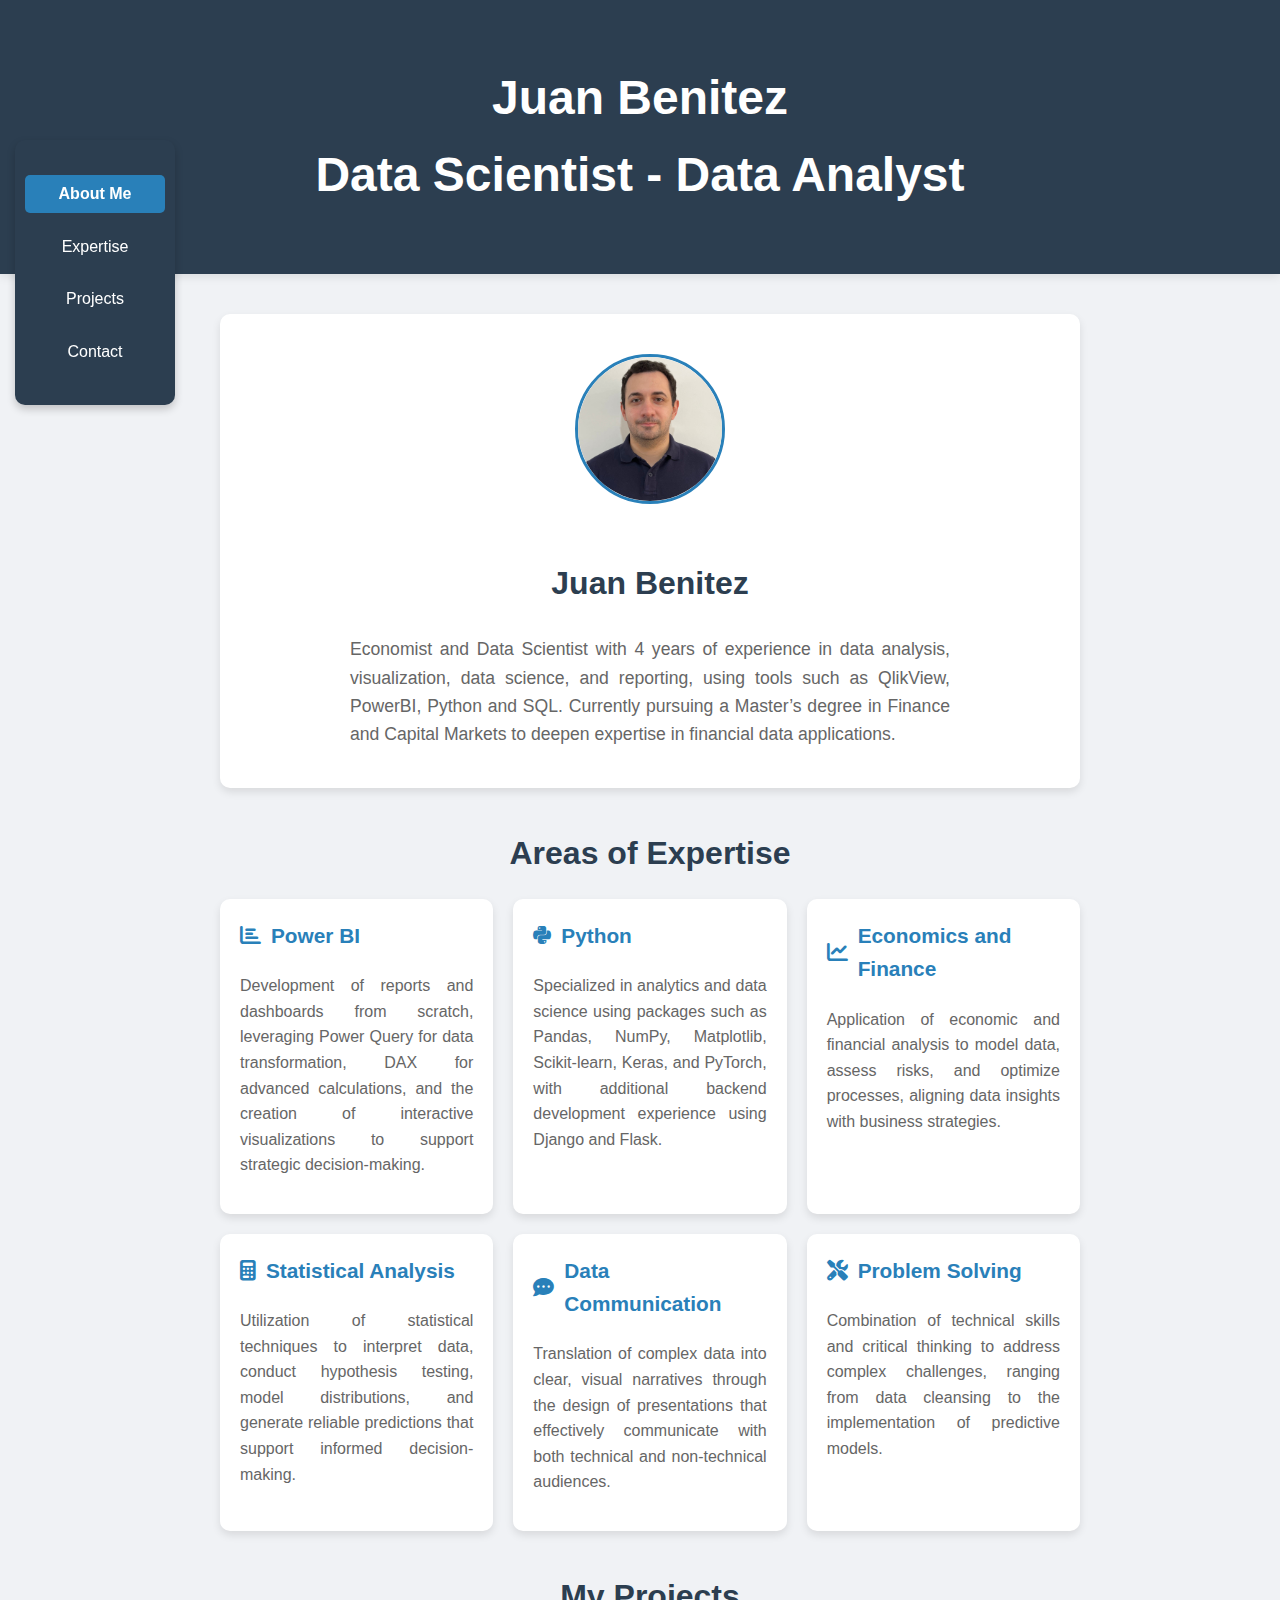
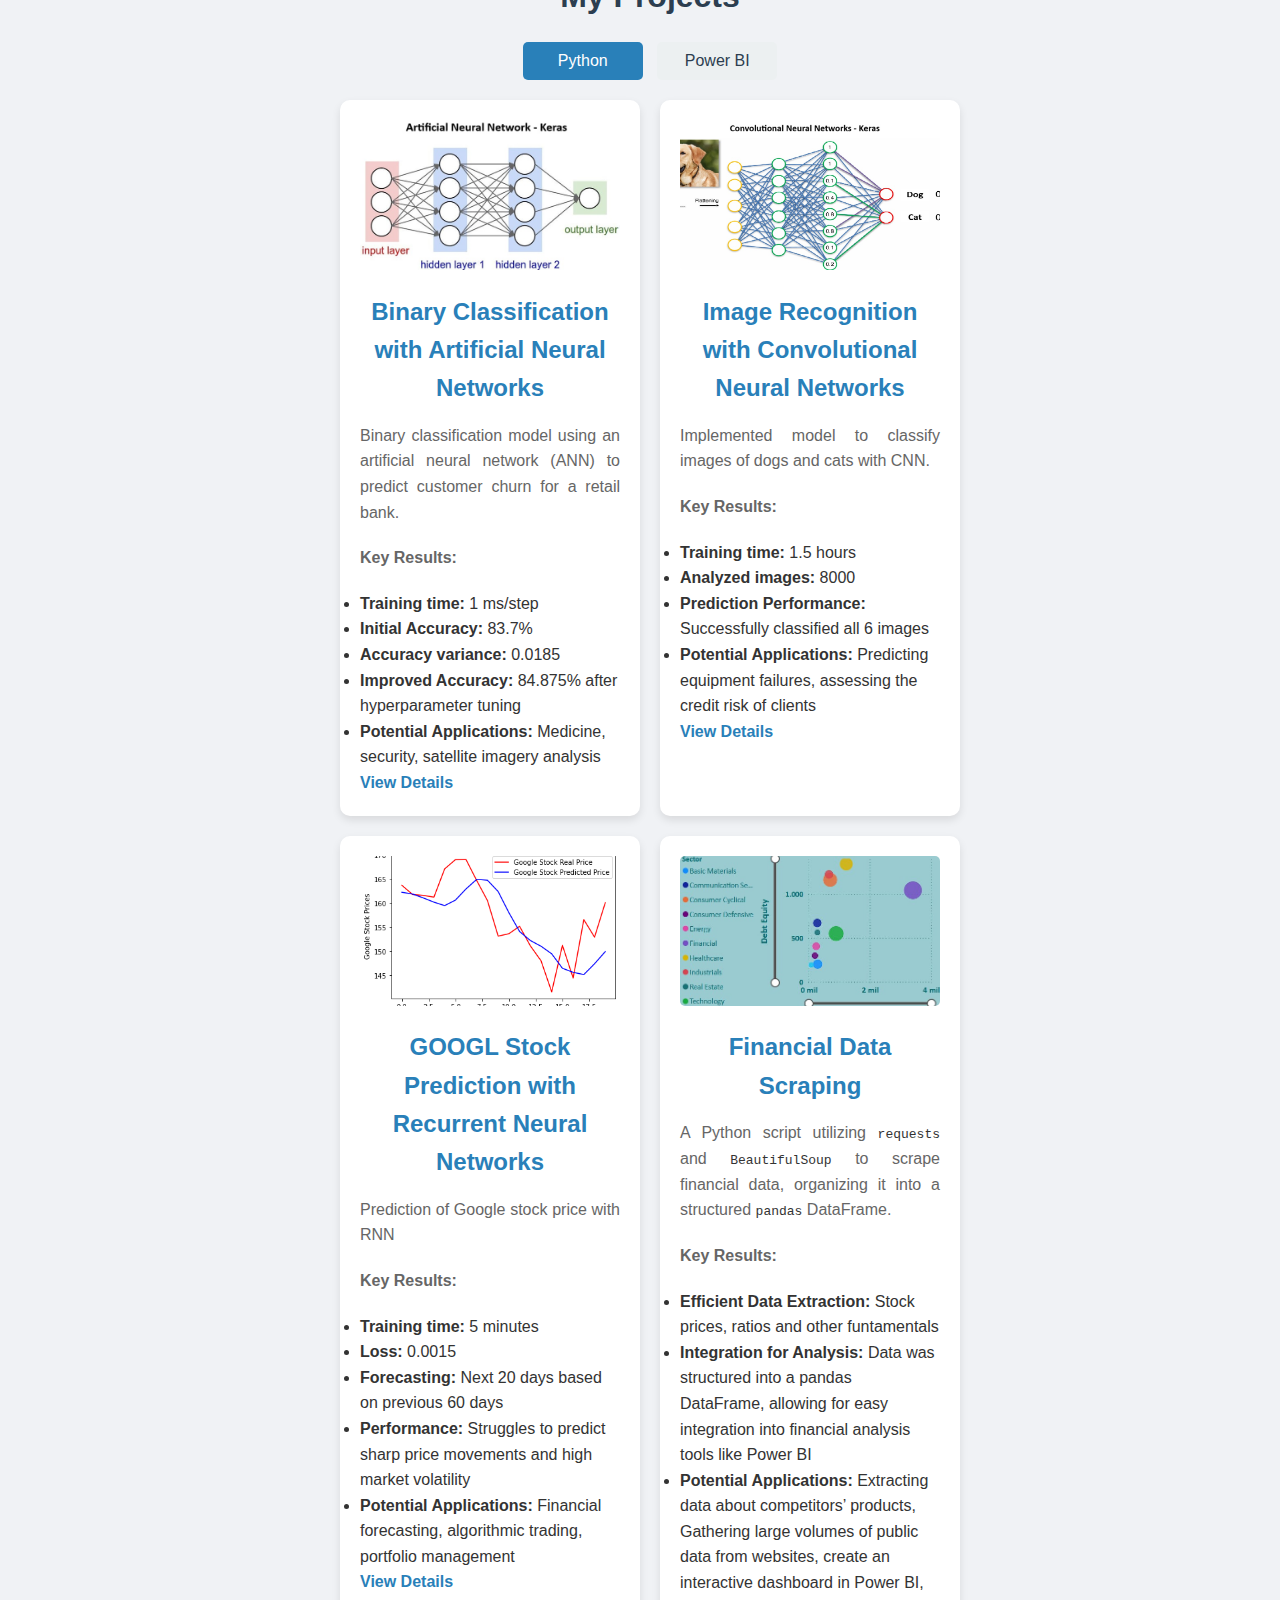
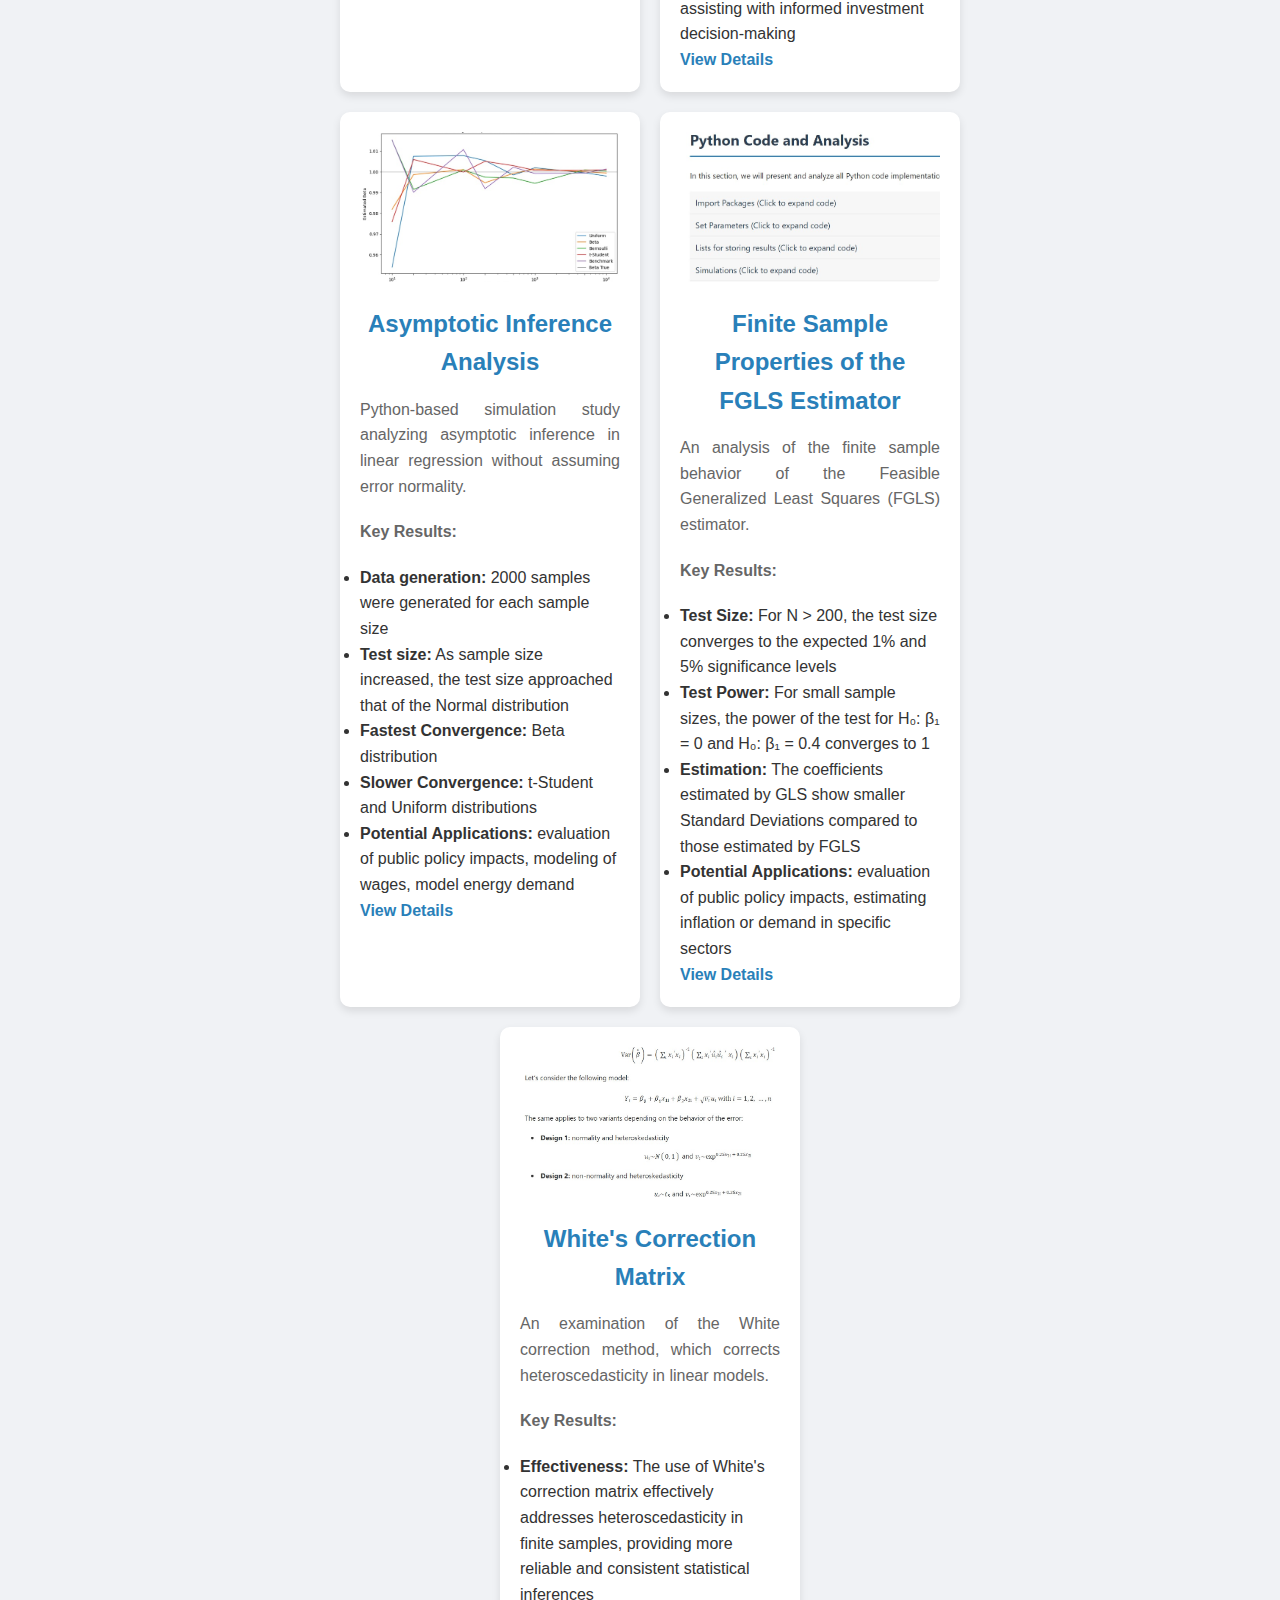
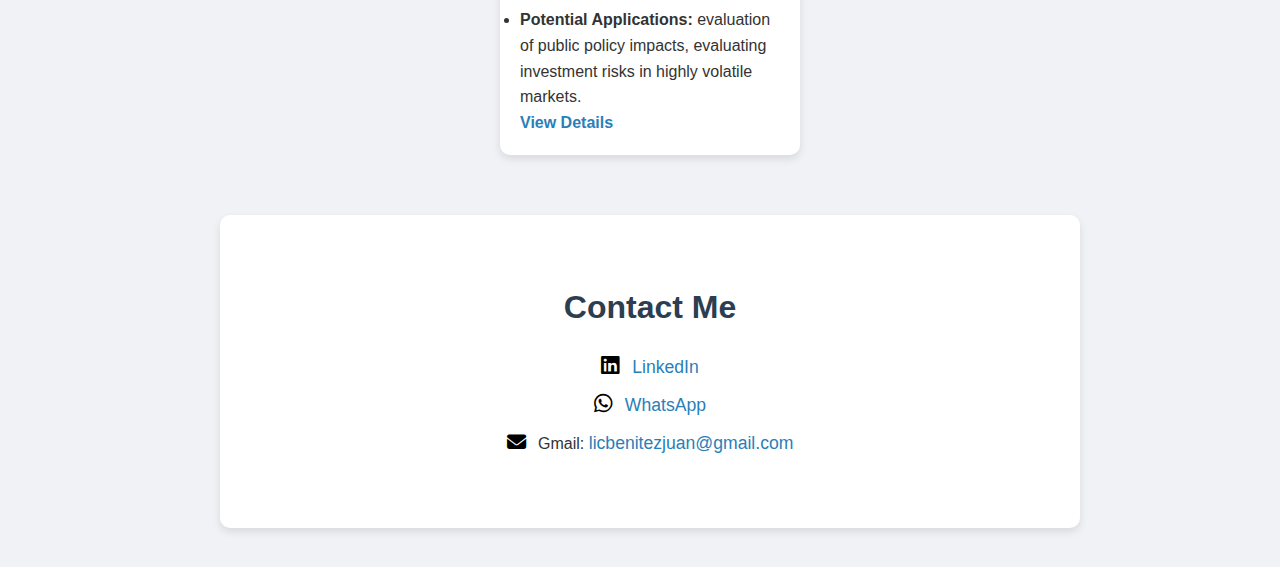
==== commit d8afa303: "Update index.html" ====
--- a/index.html
+++ b/index.html
@@ -2,7 +2,7 @@
 <html lang="en">
 <head>
     <meta charset="UTF-8">
-    <title>Juan Benitez Portfolio - Data Scientist</title>
+    <title>Juan Benitez - Data Scientist</title>
     <link rel="stylesheet" href="css/styles.css">
     <!-- Añadir Font Awesome para íconos -->
     <link rel="stylesheet" href="https://cdnjs.cloudflare.com/ajax/libs/font-awesome/6.5.1/css/all.min.css">
@@ -18,7 +18,8 @@
     </nav>
     <header>
         <div class="header-content">
-            <h1>Juan Benitez Portfolio - Data Scientist</h1>
+            <h1>Juan Benitez</h1>
+            <h1>Data Scientist - Data Analyst</h1>
         </div>
     </header>
     <main>
@@ -26,7 +27,7 @@
         <section class="about" id="about">
             <img src="images/foto-perfil.jpg" alt="My Photo" class="profile-pic">
             <h2>Juan Benitez</h2>
-            <p>Economist and Data Scientist with 4 years of experience in data analysis, visualization, data science, and reporting, using tools such as QlikView, PowerBI, Python, Numpy, Pandas, Matplotlib, Scikit-Learn, Keras, PyTorch, and SQL. Currently pursuing a Master’s degree in Finance and Capital Markets to deepen expertise in financial data applications.</p>
+            <p>Economist and Data Scientist with 4 years of experience in data analysis, visualization, data science, and reporting, using tools such as QlikView, PowerBI, Python and SQL. Currently pursuing a Master’s degree in Finance and Capital Markets to deepen expertise in financial data applications.</p>
         </section>
         
         <!-- Sección Áreas de Expertise -->
